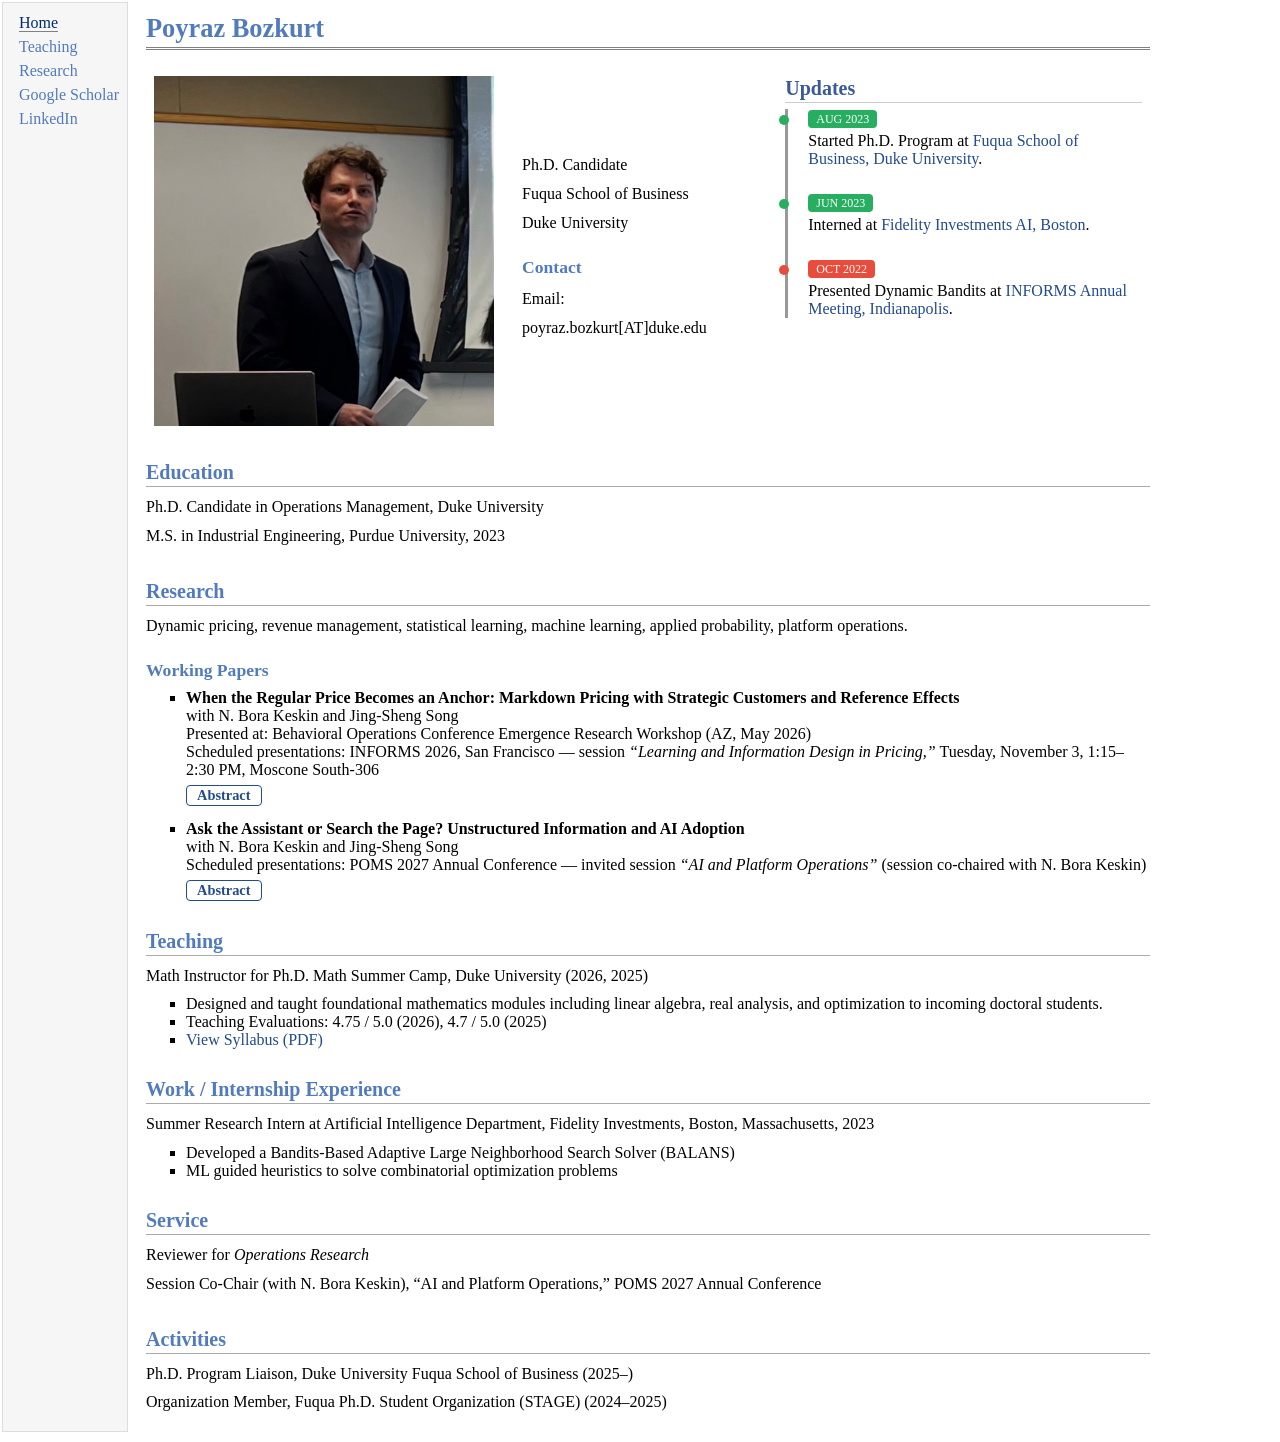
==== index.html @ b3be5461 "Replace headshot with new presentation photo Co-Authored-By: Claude Fable 5.1 <noreply@anthropic.com" ====
<!DOCTYPE html PUBLIC "-//W3C//DTD XHTML 1.1//EN"
"http://www.w3.org/TR/xhtml11/DTD/xhtml11.dtd">
<html xmlns="http://www.w3.org/1999/xhtml" xml:lang="en">
<head>
<meta name="generator" content="jemdoc, see http://jemdoc.jaboc.net/" />
<meta http-equiv="Content-Type" content="text/html;charset=utf-8" />
<link rel="stylesheet" href="jemdoc.css" type="text/css" />
<style>
    p.big {
        line-height: 1.8;
    }
</style>
<title>Poyraz in HTML Format</title>
</head>
<body>
<table summary="Table for page layout." id="tlayout">
<tr valign="top">
<td id="layout-menu">
<div class="menu-item"><a href="index.html" class="current">Home</a></div>
<div class="menu-item"><a href="bootcamp.html" target="_blank">Teaching</a></div>
<div class="menu-item"><a href="index.html#research">Research</a></div>
<div class="menu-item"><a href="https://scholar.google.com/citations?user=--ZhnkAAAAAJ&hl=en">Google Scholar</a></div>
<div class="menu-item"><a href="https://www.linkedin.com/in/poyrazbozkurt/">LinkedIn</a></div>

</td>
<td id="layout-content">
<div id="toptitle">
<h1>Poyraz Bozkurt</h1>
</div>
<table class="imgtable">
  <tr>
    <!-- Profile Image -->
    <td>
      <img src="poyraz.jpg" alt="Poyraz Bozkurt" height="350" width="340" />
    </td>

    <!-- Bio and Contact -->
    <td align="left" style="padding-left: 20px;">
      <p class="big">
        Ph.D. Candidate <br />
        Fuqua School of Business<br />
        Duke University<br />
      </p>
      <h3>Contact</h3>
      <p class="big">
        Email: poyraz.bozkurt[AT]duke.edu<br />
      </p>
    </td>

<td style="padding-left: 40px; vertical-align: top;">
  <h2 style="border-bottom: 1px solid #ccc; color: #3b5998;">Updates</h2>
  <div style="border-left: 3px solid #999; padding-left: 20px;">

    <div style="margin-bottom: 25px; position: relative;">
      <span style="position: absolute; left: -29px; top: 6px; width: 10px; height: 10px; background-color: #27ae60; border-radius: 50%; display: inline-block;"></span>
      <span style="background-color: #27ae60; color: white; padding: 2px 8px; border-radius: 4px; font-size: 12px;">AUG 2023</span>
      <div style="margin-top: 5px;">Started Ph.D. Program at <a href="https://www.fuqua.duke.edu/" target="_blank">Fuqua School of Business, Duke University</a>.</div>
    </div>

    <div style="margin-bottom: 25px; position: relative;">
      <span style="position: absolute; left: -29px; top: 6px; width: 10px; height: 10px; background-color: #27ae60; border-radius: 50%; display: inline-block;"></span>
      <span style="background-color: #27ae60; color: white; padding: 2px 8px; border-radius: 4px; font-size: 12px;">JUN 2023</span>
      <div style="margin-top: 5px;">Interned at <a href="https://www.fidelity.com/" target="_blank">Fidelity Investments AI, Boston</a>.</div>
    </div>

    <div style="margin-bottom: 25px; position: relative;">
      <span style="position: absolute; left: -29px; top: 6px; width: 10px; height: 10px; background-color: #e74c3c; border-radius: 50%; display: inline-block;"></span>
      <span style="background-color: #e74c3c; color: white; padding: 2px 8px; border-radius: 4px; font-size: 12px;">OCT 2022</span>
      <div style="margin-top: 5px;">Presented Dynamic Bandits at <a href="https://www.informs.org/" target="_blank">INFORMS Annual Meeting, Indianapolis</a>.</div>
    </div>

  </div>
</td>
  </tr>
</table>

<h2>Education</h2>
<p class="big" align="justify">
Ph.D. Candidate in Operations Management, Duke University <br/>
M.S. in Industrial Engineering, Purdue University, 2023 <br/>
</p>

<a name="research"></a>
<h2>Research</h2>

<p class="big" align="justify">
  Dynamic pricing, revenue management, statistical learning, machine learning, applied probability, platform operations. <br>
</p>

<h3>Working Papers</h3>
<ul>
  <li>
    <b>When the Regular Price Becomes an Anchor: Markdown Pricing with Strategic Customers and Reference Effects</b><br>
    with N. Bora Keskin and Jing-Sheng Song<br>
    Presented at: Behavioral Operations Conference Emergence Research Workshop (AZ, May 2026)<br>
    Scheduled presentations: INFORMS 2026, San Francisco &mdash; session <i>&ldquo;Learning and Information Design in Pricing,&rdquo;</i> Tuesday, November 3, 1:15&ndash;2:30 PM, Moscone South-306
    <details style="margin-top: 6px;">
      <summary style="cursor: pointer; color: #224b8d; font-weight: bold; display: inline-block; border: 1px solid #224b8d; border-radius: 4px; padding: 1px 10px; font-size: 90%;">Abstract</summary>
      <p style="margin: 6px 0 0 0; padding: 8px 12px; background-color: #f6f6f6; border-left: 3px solid #224b8d; text-align: justify;">
        We study two-period markdown pricing when one customer segment strategically times purchases and another evaluates the markdown relative to the first-period price. That price serves three functions: it extracts revenue from early buyers, it sets the high&ndash;low benchmark that makes tomorrow&rsquo;s markdown attractive, and, at the extreme, it defers the entire strategic segment to the sale. These functions conflict: a higher first-period price encourages strategic customers to wait but makes the later sale more attractive to reference customers. We characterize the no-commitment equilibrium and identify two regimes. In population pooling, the first-period price is mainly a transaction price: both segments buy before the markdown. In strategic deferral, all strategic customers wait, yet the seller still posts a first-period price that reference customers pay, because that price sets the benchmark for the markdown. A larger strategic fraction delays the transition to deferral, and stronger reference effects deepen the markdown. Calibrated configurations for video games, consumer electronics, and grocery retail fall in both regimes, and counterfactuals quantify the stakes under deferral: treating every customer as strategic costs up to 36% of optimal revenue, treating every customer as reference-dependent below 0.4%, and ignoring reference effects up to 5%. With the strategic fraction unknown, a robust rule prices against the highest plausible fraction, unconditionally under deferral and under a curvature condition under pooling. The anchoring mechanism survives a four-segment population that adds strategic-reference and myopic customers, and exponential smoothing of the reference price.
      </p>
    </details>
  </li>

  <li style="margin-top: 14px;">
    <b>Ask the Assistant or Search the Page? Unstructured Information and AI Adoption</b><br>
    with N. Bora Keskin and Jing-Sheng Song<br>
    Scheduled presentations: POMS 2027 Annual Conference &mdash; invited session <i>&ldquo;AI and Platform Operations&rdquo;</i> (session co-chaired with N. Bora Keskin)
    <details style="margin-top: 6px;">
      <summary style="cursor: pointer; color: #224b8d; font-weight: bold; display: inline-block; border: 1px solid #224b8d; border-radius: 4px; padding: 1px 10px; font-size: 90%;">Abstract</summary>
      <p style="margin: 6px 0 0 0; padding: 8px 12px; background-color: #f6f6f6; border-left: 3px solid #224b8d; text-align: justify;">
        Online travel platforms now offer an AI assistant next to their manual search page. The page applies a traveler&rsquo;s structured requirements at a search cost and cannot read her unstructured preferences; the AI assistant reads both, free, but can drop either input. We model it as a recommendation channel with a random failure rate for each input. Two hotels sit at the ends of a Hotelling line, a traveler&rsquo;s location is linear in her two attributes, and she books only if a hotel fits her estimated location within a radius set by the rate and the outside option. Under symmetric demand the AI assistant changes revenue only through market coverage: its value is the commission on the change in bookings among the travelers diverted from the page plus the bookings of those who would not have searched manually, capped by capacity. Whether it pays turns on the fit radius. When the radius is small, the uncovered travelers sit around the middle and accuracy brings them in. When it is large, they sit in the tails and accuracy reveals poor fits: unless the page loses enough travelers, the AI assistants that pay are inaccurate enough to leave the tails unrevealed but still worth using. Once the page loses travelers, an AI assistant that duplicates the page has positive value: it is a free page. Capacity caps a gain, shields the platform from a loss, and makes accuracy irrelevant once the AI assistant fills the hotels.
      </p>
    </details>
  </li>

  <!--
  <li>
    <b>Gender Differences in Healthcare Frontline Operations</b><br>
    with Susan Feng Lu and Lauren Lu<br>
    <a href="https://duke.box.com/s/de52sdcrgasd9fo9il5s09rd4nkp6lyp" target="_blank" rel="noopener">
      Extended abstract (PDF)
    </a>
  </li>
  -->
</ul>


<a name="teaching"></a>
<h2>Teaching</h2>
<p class="big" align="justify">
Math Instructor for Ph.D. Math Summer Camp, Duke University (2026, 2025)<br/>
<ul>
  <li>Designed and taught foundational mathematics modules including linear algebra, real analysis, and optimization to incoming doctoral students.</li>
  <li>Teaching Evaluations: 4.75 / 5.0 (2026), 4.7 / 5.0 (2025)</li>
  <li><a href="https://duke.box.com/s/6kyuxu7mbvy70ee79f9zfacovuarvw0c" target="_blank">View Syllabus (PDF)</a></li>
</ul>
</p>

<a name="work"></a>
<h2>Work / Internship Experience</h2>
<p class="big" align="justify">
Summer Research Intern at Artificial Intelligence Department, Fidelity Investments, Boston, Massachusetts, 2023 <br/>
<ul>
  <li>Developed a Bandits-Based Adaptive Large Neighborhood Search Solver (BALANS)</li>
  <li>ML guided heuristics to solve combinatorial optimization problems</li>
</ul>
</p>


  <a name="service"></a>
<h2>Service</h2>
<p class="big" align="justify">
Reviewer for <i>Operations Research</i><br/>
Session Co-Chair (with N. Bora Keskin), &ldquo;AI and Platform Operations,&rdquo; POMS 2027 Annual Conference
</p>

  <a name="activities"></a>
<h2>Activities</h2>
<p class="big" align="justify">
Ph.D. Program Liaison, Duke University Fuqua School of Business (2025–)<br/>
Organization Member, Fuqua Ph.D. Student Organization (STAGE) (2024–2025)
</p>

<!-- This script will be injected in the pages of the site to collect visiting info for Google analytics. -->
<script async src="https://www.googletagmanager.com/gtag/js?id=MY_ID"></script>
<script>
  window.dataLayer = window.dataLayer || [];
  function gtag(){dataLayer.push(arguments);}
  gtag('js', new Date());
  gtag('config', 'MY_ID');
</script>
</body>
</html>
---- jemdoc.css ----
/* Default css file for jemdoc. */

table#tlayout {
    border: none;
    border-collapse: separate;
    background: white;
}

body {
	background: white;
	font-family: Georgia, serif;
	padding-bottom: 8px;
	margin: 0;
}

#layout-menu {
	background: #f6f6f6;
	border: 1px solid #dddddd;
	padding-top: 0.5em;
	padding-left: 8px;
	padding-right: 8px;
	font-size: 1.0em;
	width: auto;
	white-space: nowrap;
    text-align: left;
    vertical-align: top;
}

#layout-menu td {
	background: #f4f4f4;
    vertical-align: top;
}

#layout-content {
	padding-top: 0.0em;
	padding-left: 1.0em;
	padding-right: 8.0em;
    border: none;
    background: white;
    text-align: left;
    vertical-align: top;
}

#layout-menu a {
	line-height: 1.5em;
	margin-left: 0.5em;
}

tt {
    background: #ffffdd;
}

pre, tt {
	font-size: 90%;
	font-family: monaco, monospace;
}

a, a > tt {
	color: #224b8d;
	text-decoration: none;
}

a:hover {
	border-bottom: 1px gray dotted;
}

#layout-menu a.current:link, #layout-menu a.current:visited {
	color: #022b6d;
	border-bottom: 1px gray solid;
}
#layout-menu a:link, #layout-menu a:visited, #layout-menu a:hover {
	color: #527bbd;
	text-decoration: none;
}
#layout-menu a:hover {
	text-decoration: none;
}

div.menu-category {
	border-bottom: 1px solid gray;
	margin-top: 0.8em;
	padding-top: 0.2em;
	padding-bottom: 0.1em;
	font-weight: bold;
}

div.menu-item {
	padding-left: 16px;
	text-indent: -16px;
}

div#toptitle {
	padding-bottom: 0.2em;
	margin-bottom: 1.5em;
	border-bottom: 3px double gray;
}

/* Reduce space if we begin the page with a title. */
div#toptitle + h2, div#toptitle + h3 {
	margin-top: -0.7em;
}

div#subtitle {
	margin-top: 0.0em;
	margin-bottom: 0.0em;
	padding-top: 0em;
	padding-bottom: 0.1em;
}

em {
	font-style: italic;
}

strong {
	font-weight: bold;
}


h1, h2, h3 {
	color: #527bbd;
	margin-top: 0.7em;
	margin-bottom: 0.3em;
	padding-bottom: 0.2em;
	line-height: 1.0;
	padding-top: 0.5em;
	border-bottom: 1px solid #aaaaaa;
}

h1 {
	font-size: 165%;
}

h2 {
	padding-top: 0.8em;
	font-size: 125%;
}

h2 + h3 {
    padding-top: 0.2em;
}

h3 {
	font-size: 110%;
	border-bottom: none;
}

p {
	margin-top: 0.0em;
	margin-bottom: 0.8em;
	padding: 0;
	line-height: 1.3;
}

pre {
	padding: 0;
	margin: 0;
}

div#footer {
	font-size: small;
	border-top: 1px solid #c0c0c0;
	padding-top: 0.1em;
	margin-top: 4.0em;
	color: #c0c0c0;
}

div#footer a {
	color: #80a0b0;
}

div#footer-text {
	float: left;
	padding-bottom: 8px;
}

ul, ol, dl {
	margin-top: 0.2em;
	padding-top: 0;
	margin-bottom: 0.8em;
}

dt {
	margin-top: 0.5em;
	margin-bottom: 0;
}

dl {
	margin-left: 20px;
}

dd {
	color: #222222;
}

dd > *:first-child {
	margin-top: 0;
}

ul {
	list-style-position: outside;
	list-style-type: square;
}

p + ul, p + ol {
	margin-top: -0.5em;
}

li ul, li ol {
	margin-top: -0.3em;
}

ol {
	list-style-position: outside;
	list-style-type: decimal;
}

li p, dd p {
	margin-bottom: 0.3em;
}


ol ol {
	list-style-type: lower-alpha;
}

ol ol ol {
	list-style-type: lower-roman;
}

p + div.codeblock {
	margin-top: -0.6em;
}

div.codeblock, div.infoblock {
	margin-right: 0%;
	margin-top: 1.2em;
	margin-bottom: 1.3em;
}

div.blocktitle {
	font-weight: bold;
	color: #cd7b62;
	margin-top: 1.2em;
	margin-bottom: 0.1em;
}

div.blockcontent {
	border: 1px solid silver;
	padding: 0.3em 0.5em;
}

div.infoblock > div.blockcontent {
	background: #ffffee;
}

div.blockcontent p + ul, div.blockcontent p + ol {
	margin-top: 0.4em;
}

div.infoblock p {
	margin-bottom: 0em;
}

div.infoblock li p, div.infoblock dd p {
	margin-bottom: 0.5em;
}

div.infoblock p + p {
	margin-top: 0.8em;
}

div.codeblock > div.blockcontent {
	background: #f6f6f6;
}

span.pycommand {
	color: #000070;
}

span.statement {
	color: #008800;
}
span.builtin {
	color: #000088;
}
span.special {
	color: #990000;
}
span.operator {
	color: #880000;
}
span.error {
	color: #aa0000;
}
span.comment, span.comment > *, span.string, span.string > * {
	color: #606060;
}

@media print {
	#layout-menu { display: none; }
}

#fwtitle {
	margin: 2px;
}

#fwtitle #toptitle {
	padding-left: 0.5em;
	margin-bottom: 0.5em;
}

#layout-content h1:first-child, #layout-content h2:first-child, #layout-content h3:first-child {
	margin-top: -0.7em;
}

div#toptitle h1, #layout-content div#toptitle h1 {
	margin-bottom: 0.0em;
	padding-bottom: 0.1em;
	padding-top: 0;
	margin-top: 0.5em;
	border-bottom: none;
}

img.eq {
	padding: 0;
	padding-left: 0.1em;
	padding-right: 0.1em;
	margin: 0;
}

img.eqwl {
	padding-left: 2em;
	padding-top: 0.6em;
	padding-bottom: 0.2em;
	margin: 0;
}

table {
    border: 2px solid black;
    border-collapse: collapse;
}

td {
    padding: 2px;
    padding-left: 0.5em;
    padding-right: 0.5em;
    text-align: center;
    border: 1px solid gray;
}

table + table {
    margin-top: 1em;
}

tr.heading {
    font-weight: bold;
    border-bottom: 2px solid black;
}

img {
    border: none;
}

table.imgtable, table.imgtable td {
    border: none;
    text-align: left;
}
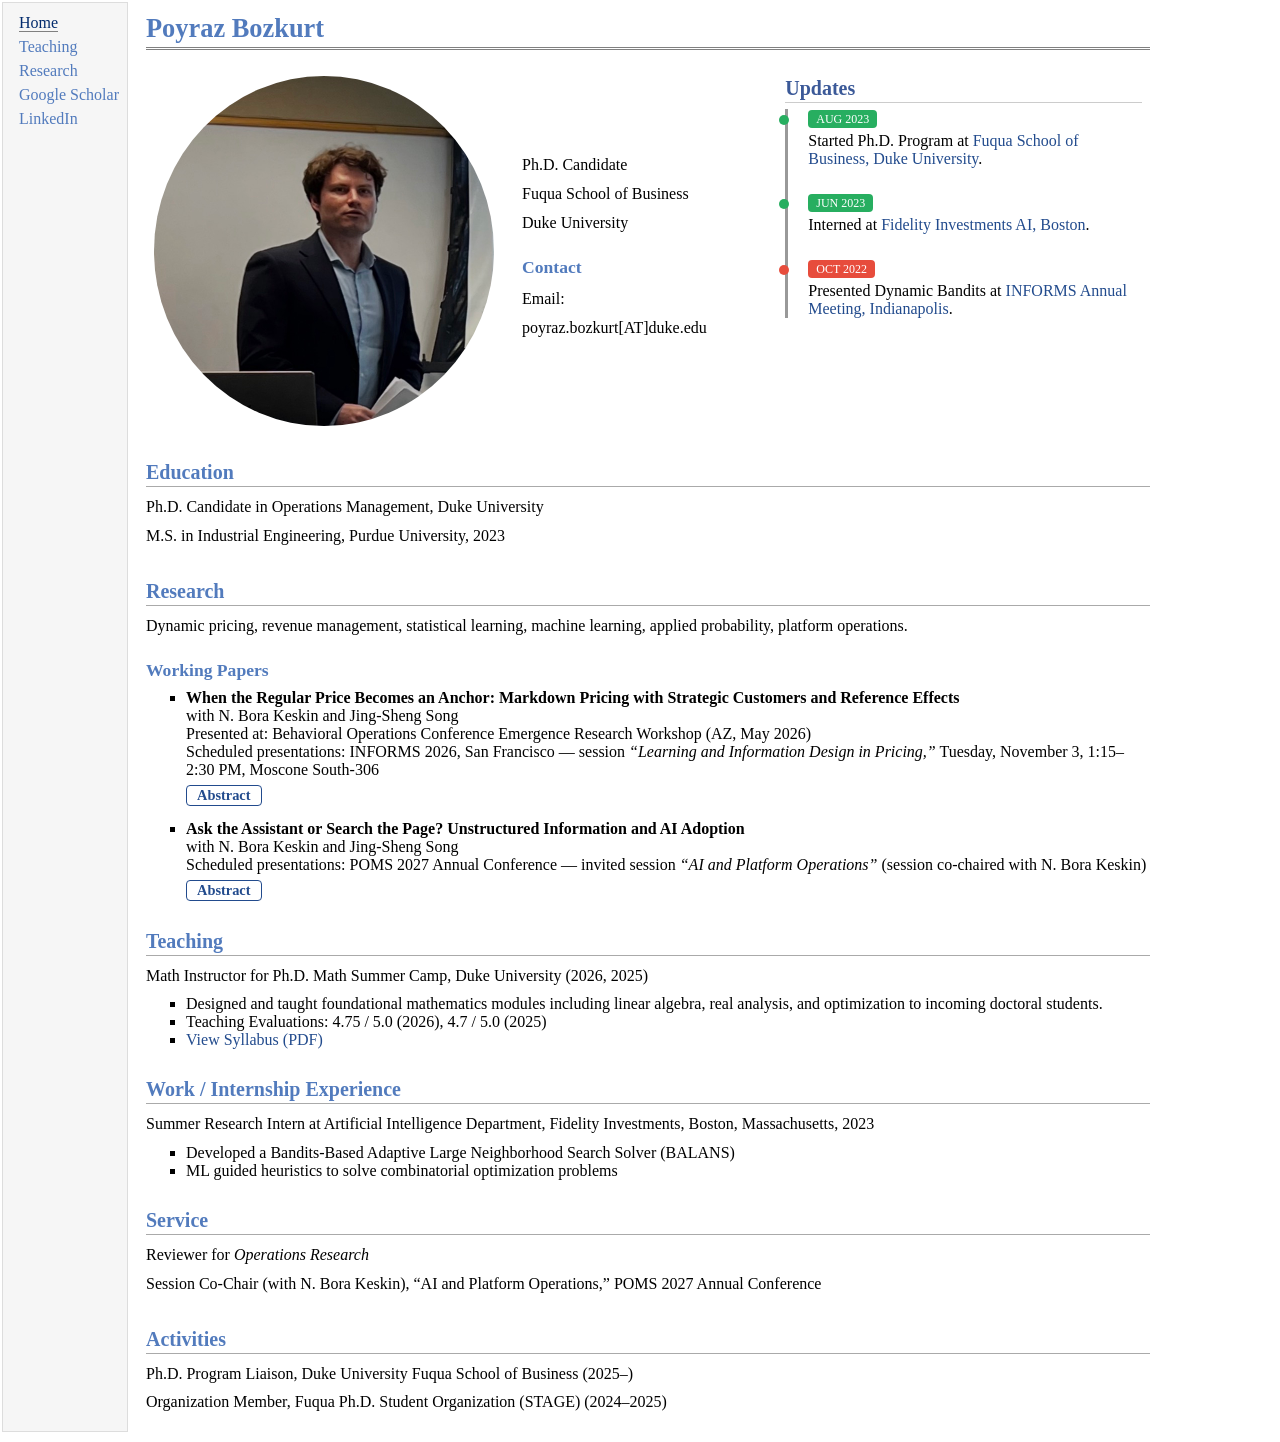
==== commit 0eb38100: "Make headshot elliptical Co-Authored-By: Claude Fable 5.1 <noreply@anthropic.com>" ====
--- a/index.html
+++ b/index.html
@@ -31,7 +31,7 @@
   <tr>
     <!-- Profile Image -->
     <td>
-      <img src="poyraz.jpg" alt="Poyraz Bozkurt" height="350" width="340" />
+      <img src="poyraz.jpg" alt="Poyraz Bozkurt" height="350" width="340" style="border-radius: 50%; object-fit: cover;" />
     </td>
 
     <!-- Bio and Contact -->
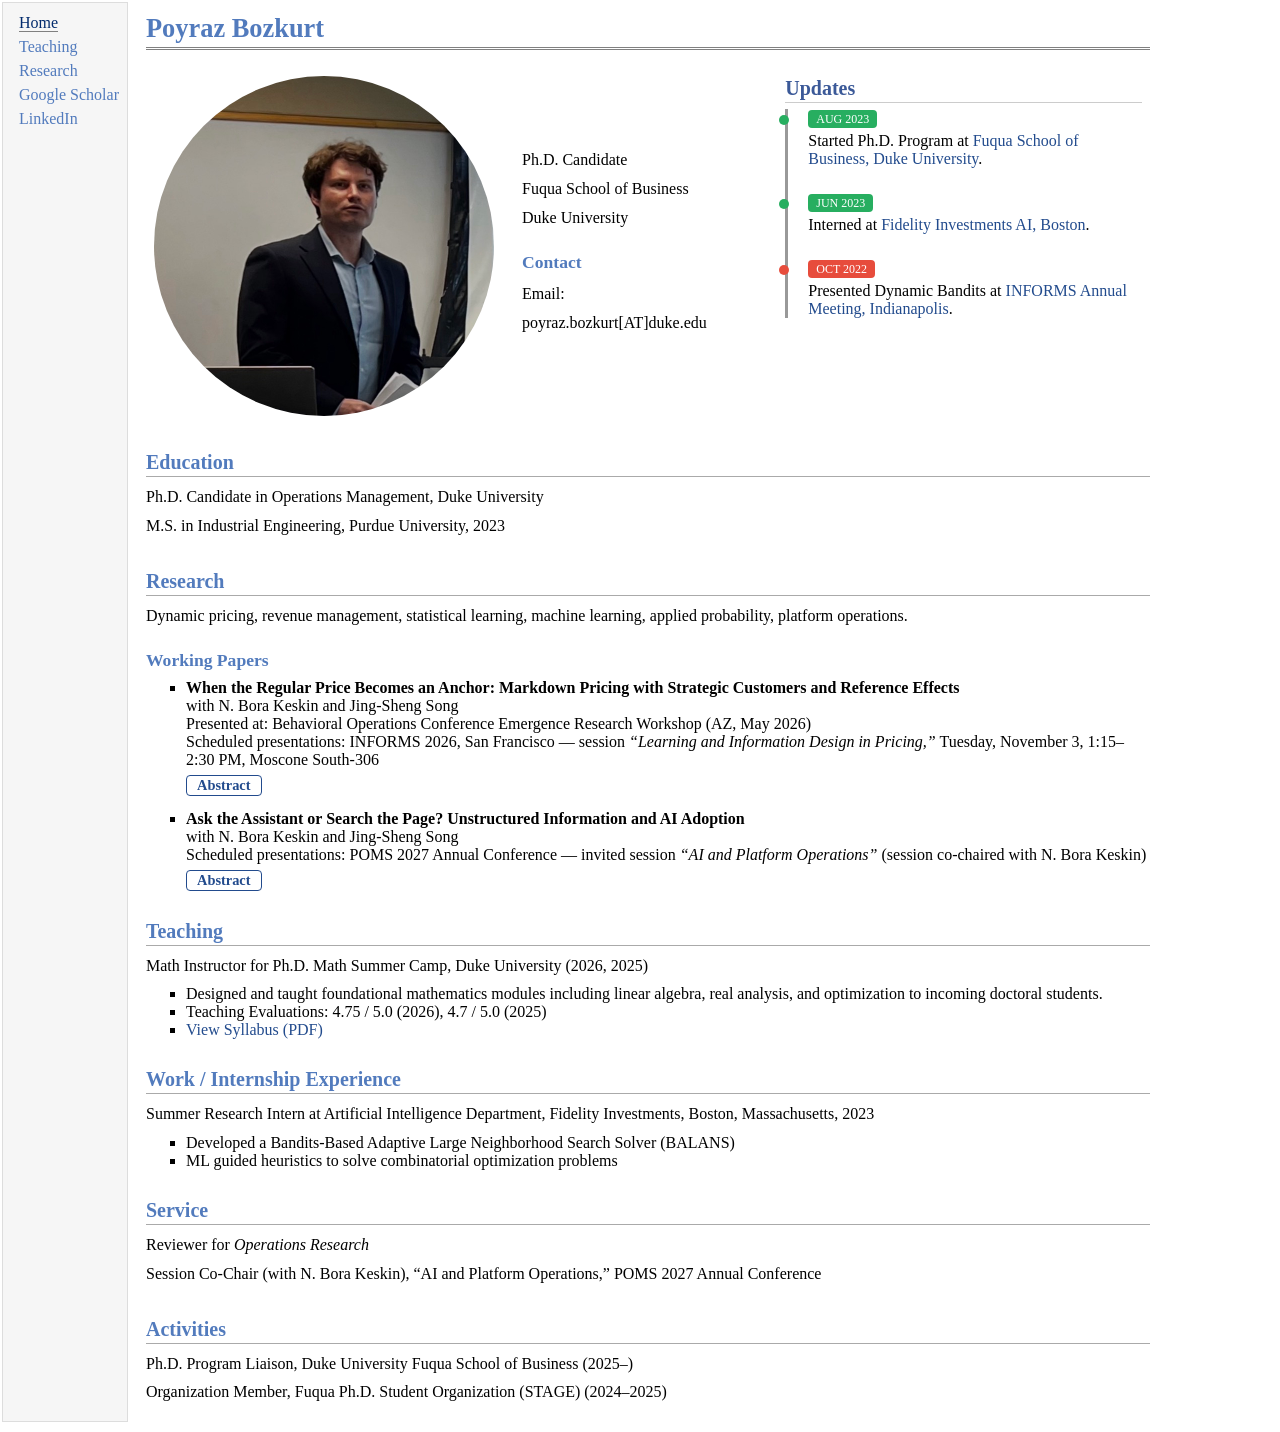
==== commit 46edbf5b: "Make headshot a perfect circle Co-Authored-By: Claude Fable 5.1 <noreply@anthropic.com>" ====
--- a/index.html
+++ b/index.html
@@ -31,7 +31,7 @@
   <tr>
     <!-- Profile Image -->
     <td>
-      <img src="poyraz.jpg" alt="Poyraz Bozkurt" height="350" width="340" style="border-radius: 50%; object-fit: cover;" />
+      <img src="poyraz.jpg" alt="Poyraz Bozkurt" height="340" width="340" style="border-radius: 50%; object-fit: cover;" />
     </td>
 
     <!-- Bio and Contact -->
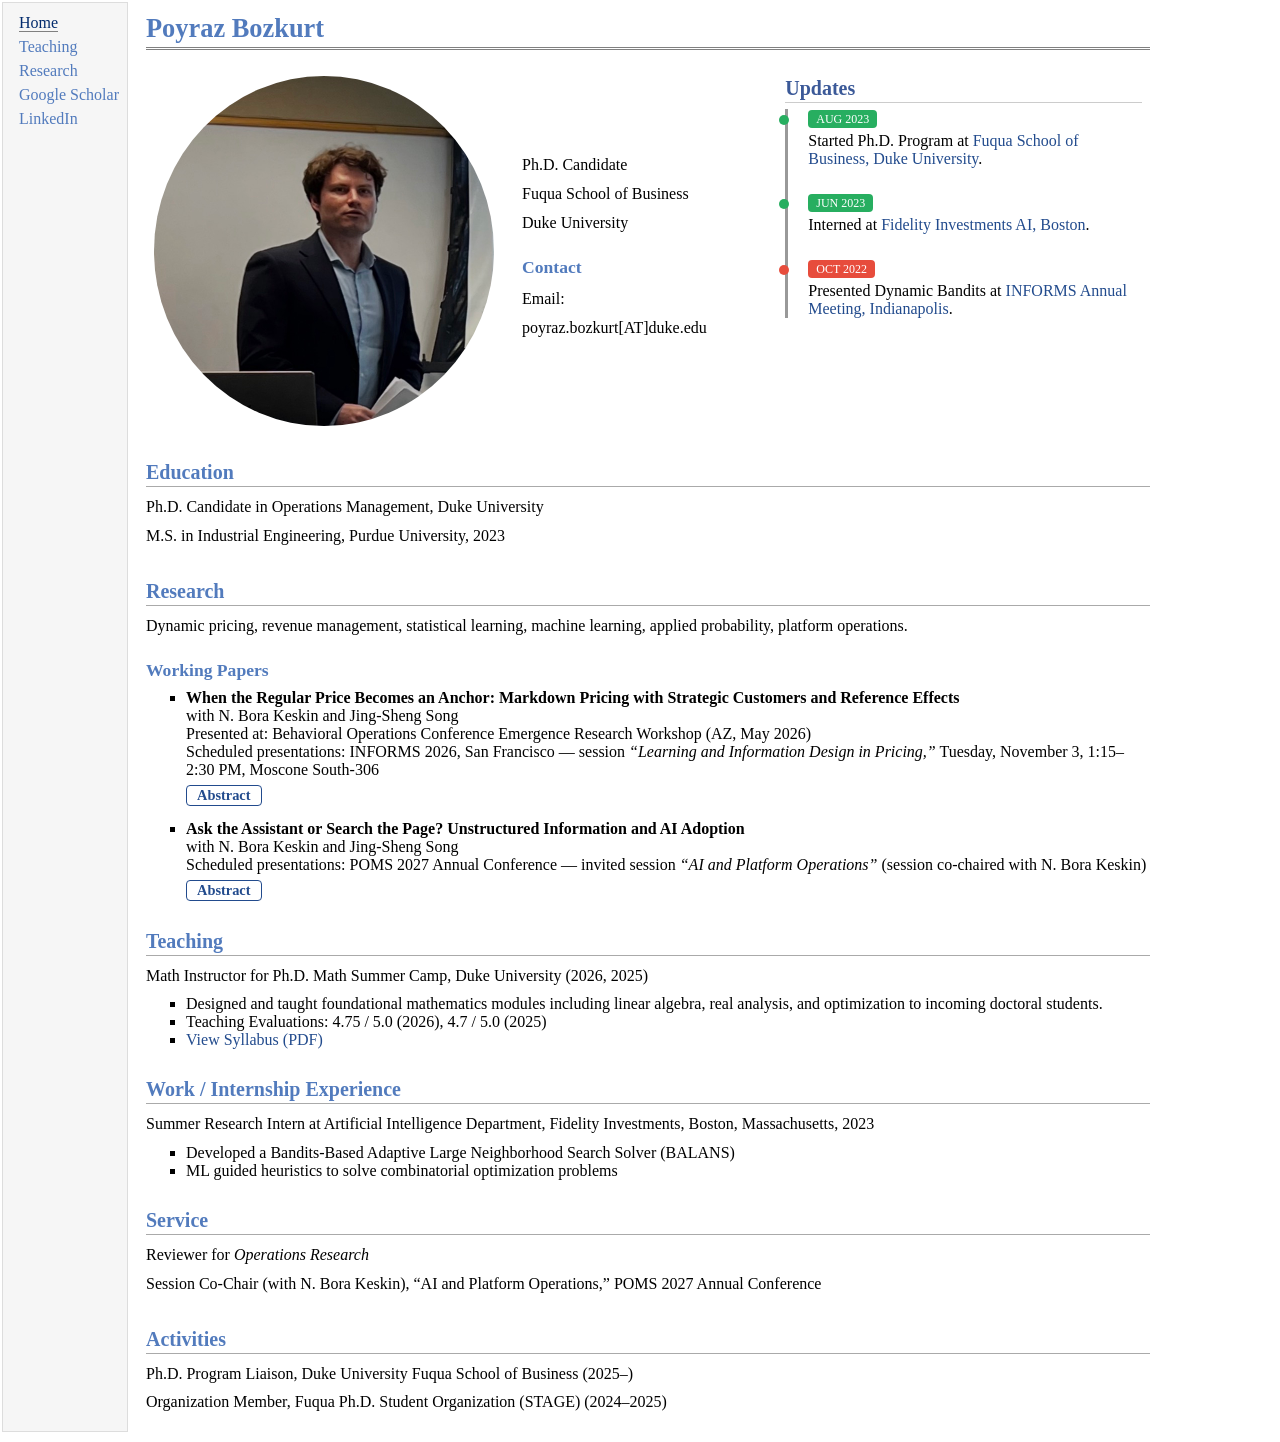
==== commit 546ece0b: "Restore elliptical headshot Co-Authored-By: Claude Fable 5.1 <noreply@anthropic.com>" ====
--- a/index.html
+++ b/index.html
@@ -31,7 +31,7 @@
   <tr>
     <!-- Profile Image -->
     <td>
-      <img src="poyraz.jpg" alt="Poyraz Bozkurt" height="340" width="340" style="border-radius: 50%; object-fit: cover;" />
+      <img src="poyraz.jpg" alt="Poyraz Bozkurt" height="350" width="340" style="border-radius: 50%; object-fit: cover;" />
     </td>
 
     <!-- Bio and Contact -->
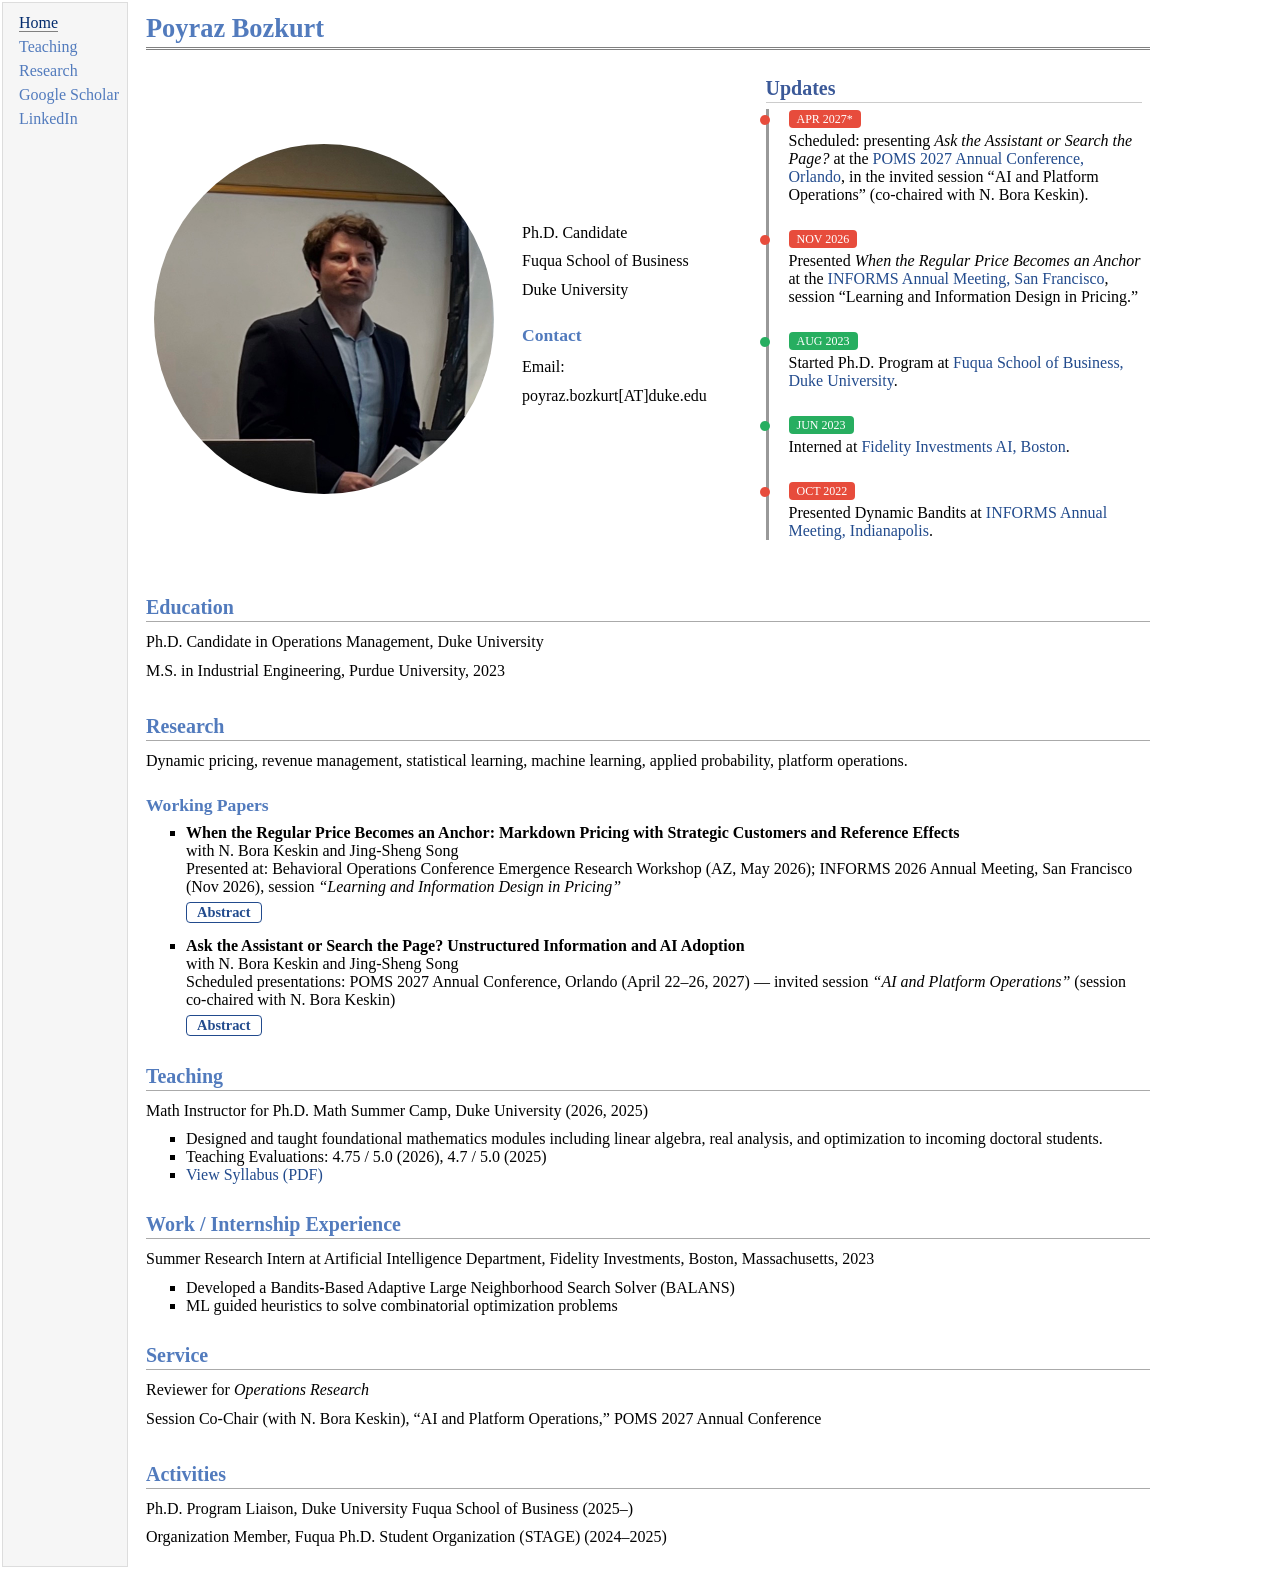
==== commit e297ea88: "Add INFORMS 2026 and POMS 2027 entries to Updates timeline Also records the INFORMS 2026 talk as pre" ====
--- a/index.html
+++ b/index.html
@@ -52,6 +52,18 @@
   <div style="border-left: 3px solid #999; padding-left: 20px;">
 
     <div style="margin-bottom: 25px; position: relative;">
+      <span style="position: absolute; left: -29px; top: 6px; width: 10px; height: 10px; background-color: #e74c3c; border-radius: 50%; display: inline-block;"></span>
+      <span style="background-color: #e74c3c; color: white; padding: 2px 8px; border-radius: 4px; font-size: 12px;">APR 2027*</span>
+      <div style="margin-top: 5px;">Scheduled: presenting <i>Ask the Assistant or Search the Page?</i> at the <a href="https://pomsmeetings.org/conf-2027/" target="_blank">POMS 2027 Annual Conference, Orlando</a>, in the invited session &ldquo;AI and Platform Operations&rdquo; (co-chaired with N. Bora Keskin).</div>
+    </div>
+
+    <div style="margin-bottom: 25px; position: relative;">
+      <span style="position: absolute; left: -29px; top: 6px; width: 10px; height: 10px; background-color: #e74c3c; border-radius: 50%; display: inline-block;"></span>
+      <span style="background-color: #e74c3c; color: white; padding: 2px 8px; border-radius: 4px; font-size: 12px;">NOV 2026</span>
+      <div style="margin-top: 5px;">Presented <i>When the Regular Price Becomes an Anchor</i> at the <a href="https://www.informs.org/" target="_blank">INFORMS Annual Meeting, San Francisco</a>, session &ldquo;Learning and Information Design in Pricing.&rdquo;</div>
+    </div>
+
+    <div style="margin-bottom: 25px; position: relative;">
       <span style="position: absolute; left: -29px; top: 6px; width: 10px; height: 10px; background-color: #27ae60; border-radius: 50%; display: inline-block;"></span>
       <span style="background-color: #27ae60; color: white; padding: 2px 8px; border-radius: 4px; font-size: 12px;">AUG 2023</span>
       <div style="margin-top: 5px;">Started Ph.D. Program at <a href="https://www.fuqua.duke.edu/" target="_blank">Fuqua School of Business, Duke University</a>.</div>
@@ -92,8 +104,7 @@
   <li>
     <b>When the Regular Price Becomes an Anchor: Markdown Pricing with Strategic Customers and Reference Effects</b><br>
     with N. Bora Keskin and Jing-Sheng Song<br>
-    Presented at: Behavioral Operations Conference Emergence Research Workshop (AZ, May 2026)<br>
-    Scheduled presentations: INFORMS 2026, San Francisco &mdash; session <i>&ldquo;Learning and Information Design in Pricing,&rdquo;</i> Tuesday, November 3, 1:15&ndash;2:30 PM, Moscone South-306
+    Presented at: Behavioral Operations Conference Emergence Research Workshop (AZ, May 2026); INFORMS 2026 Annual Meeting, San Francisco (Nov 2026), session <i>&ldquo;Learning and Information Design in Pricing&rdquo;</i>
     <details style="margin-top: 6px;">
       <summary style="cursor: pointer; color: #224b8d; font-weight: bold; display: inline-block; border: 1px solid #224b8d; border-radius: 4px; padding: 1px 10px; font-size: 90%;">Abstract</summary>
       <p style="margin: 6px 0 0 0; padding: 8px 12px; background-color: #f6f6f6; border-left: 3px solid #224b8d; text-align: justify;">
@@ -105,7 +116,7 @@
   <li style="margin-top: 14px;">
     <b>Ask the Assistant or Search the Page? Unstructured Information and AI Adoption</b><br>
     with N. Bora Keskin and Jing-Sheng Song<br>
-    Scheduled presentations: POMS 2027 Annual Conference &mdash; invited session <i>&ldquo;AI and Platform Operations&rdquo;</i> (session co-chaired with N. Bora Keskin)
+    Scheduled presentations: POMS 2027 Annual Conference, Orlando (April 22&ndash;26, 2027) &mdash; invited session <i>&ldquo;AI and Platform Operations&rdquo;</i> (session co-chaired with N. Bora Keskin)
     <details style="margin-top: 6px;">
       <summary style="cursor: pointer; color: #224b8d; font-weight: bold; display: inline-block; border: 1px solid #224b8d; border-radius: 4px; padding: 1px 10px; font-size: 90%;">Abstract</summary>
       <p style="margin: 6px 0 0 0; padding: 8px 12px; background-color: #f6f6f6; border-left: 3px solid #224b8d; text-align: justify;">
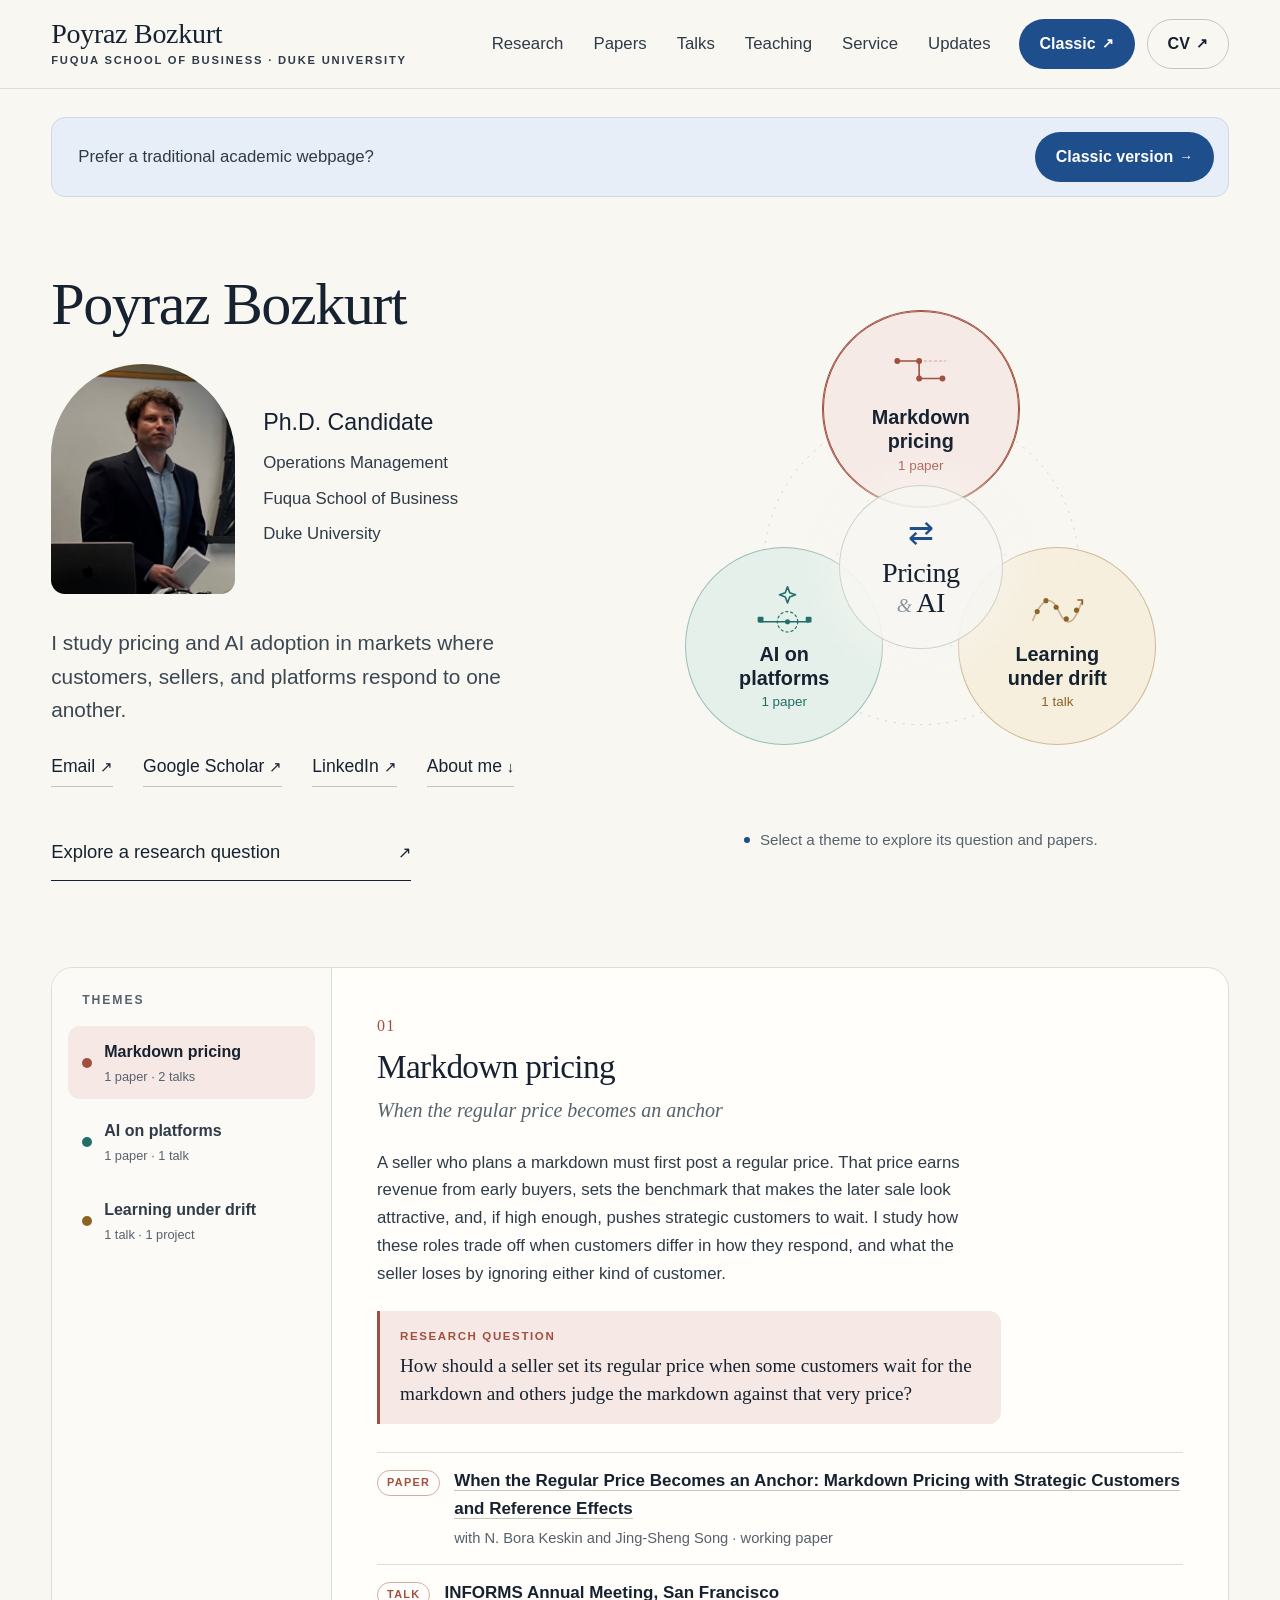
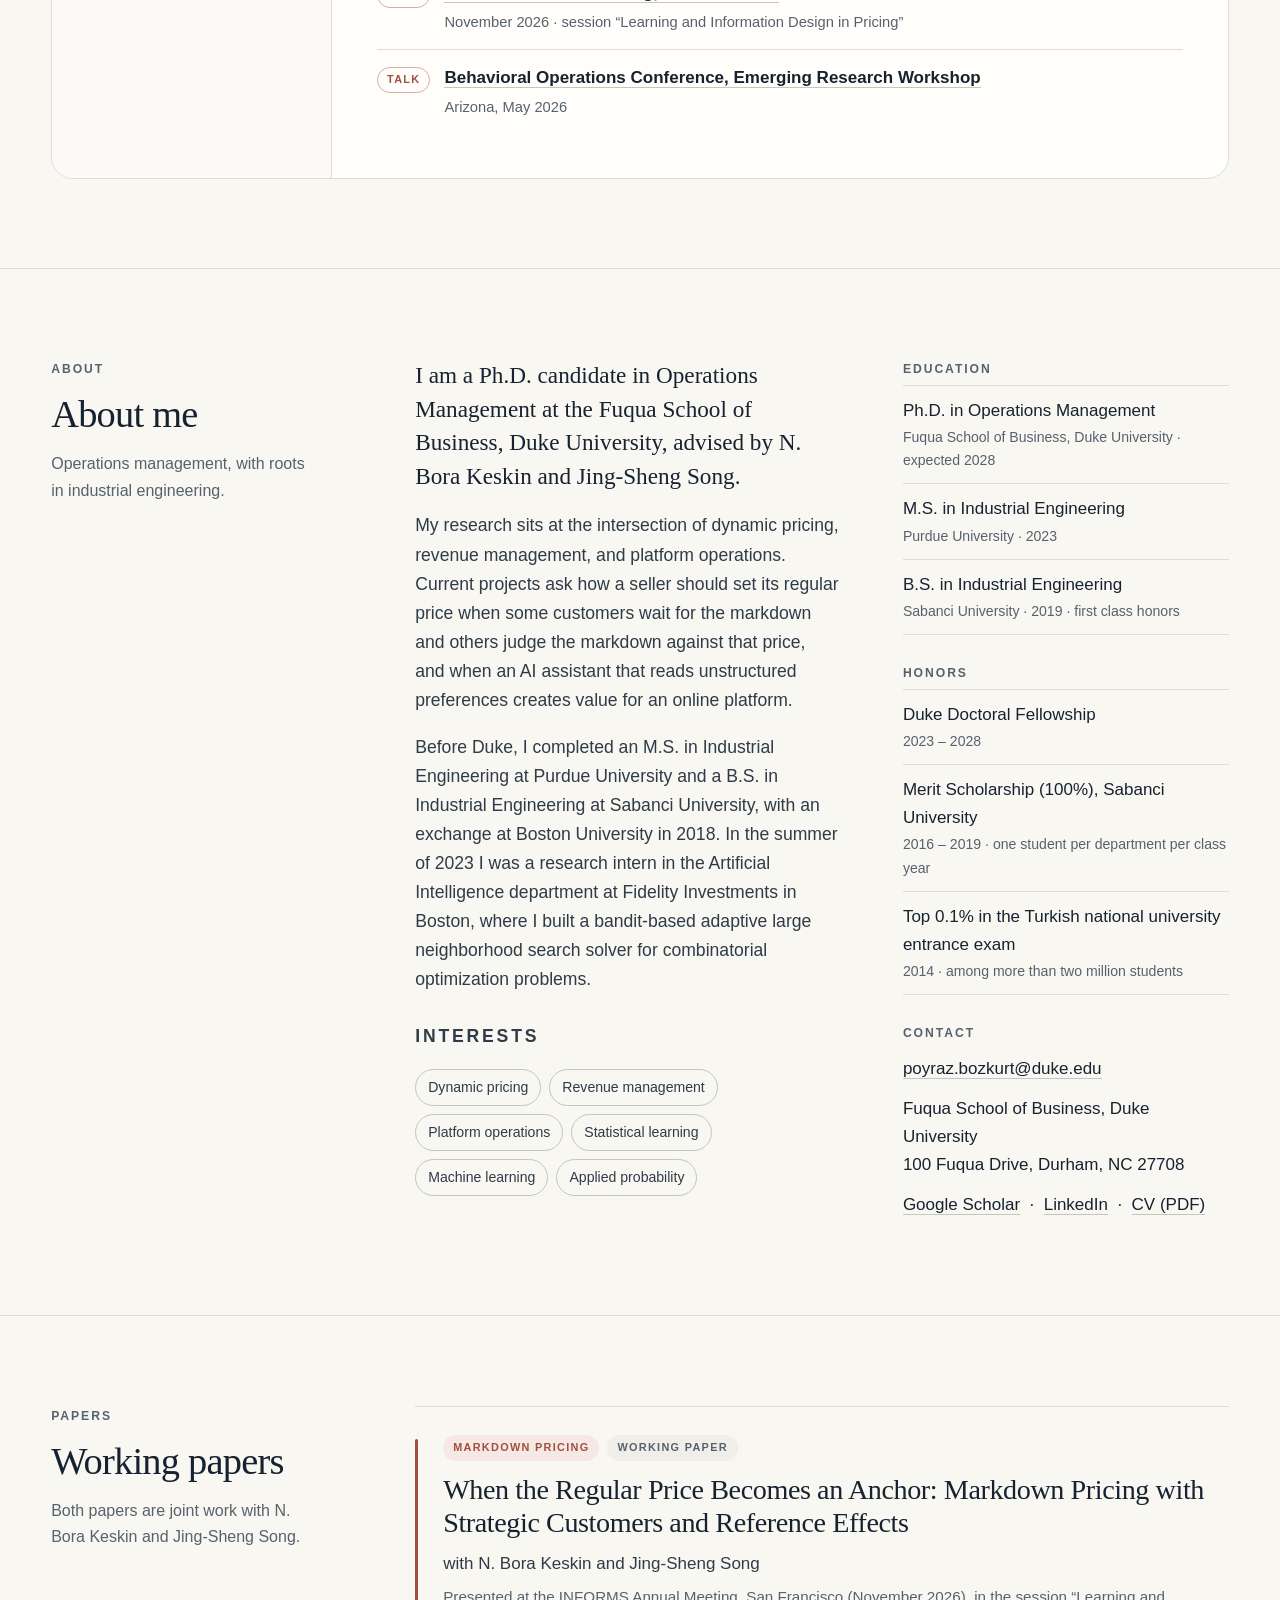
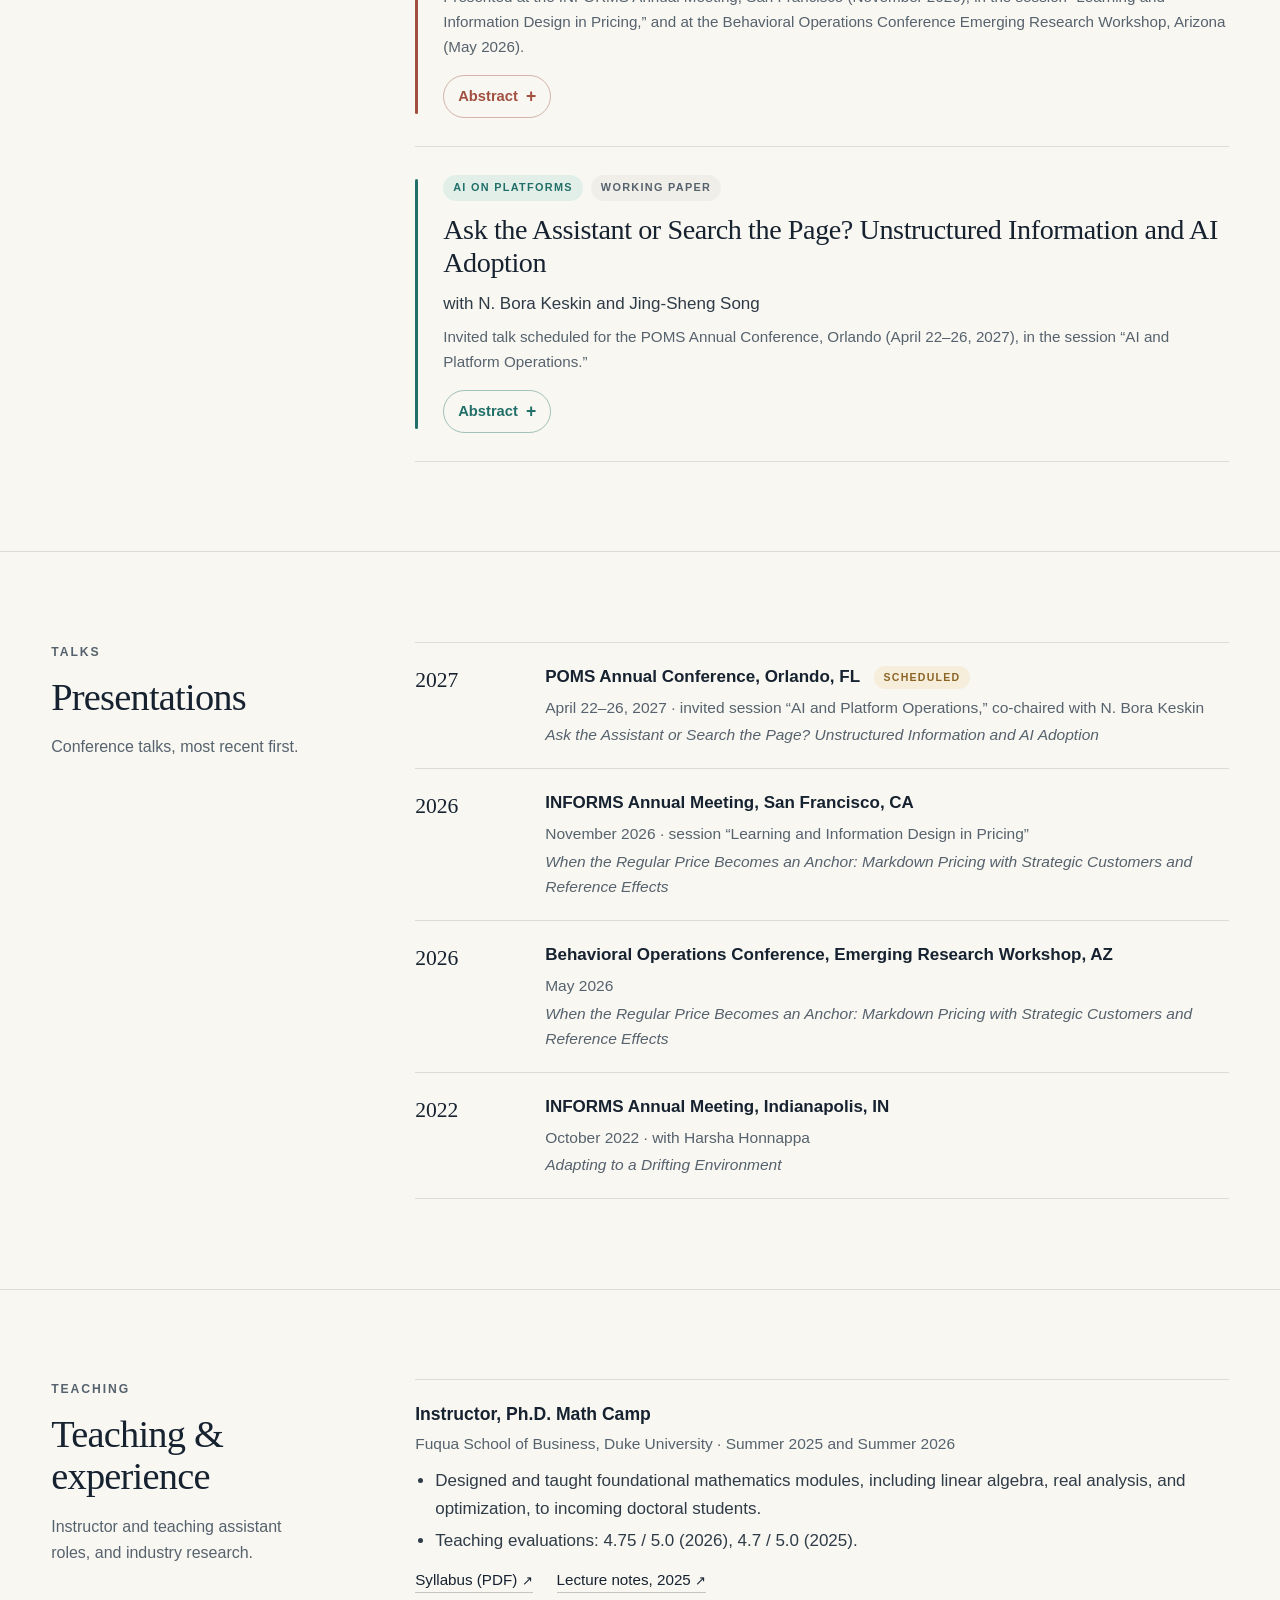
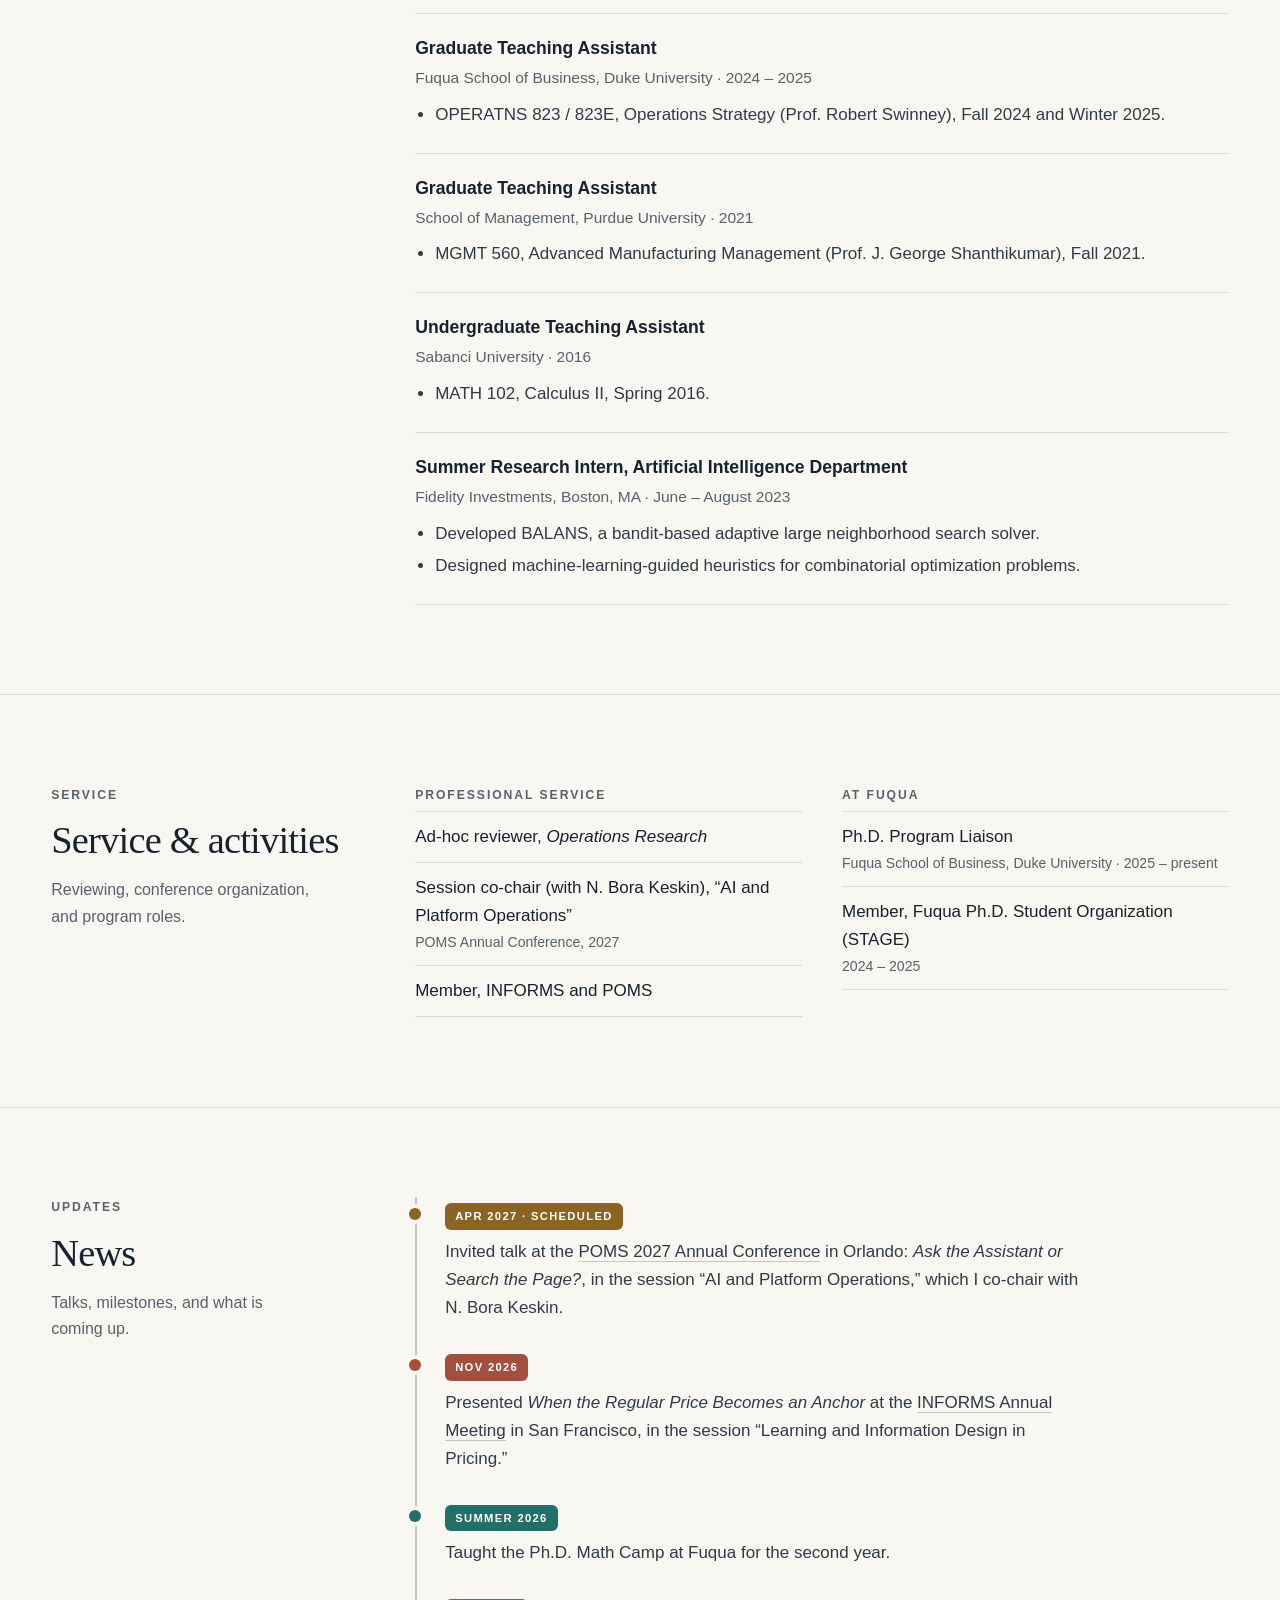
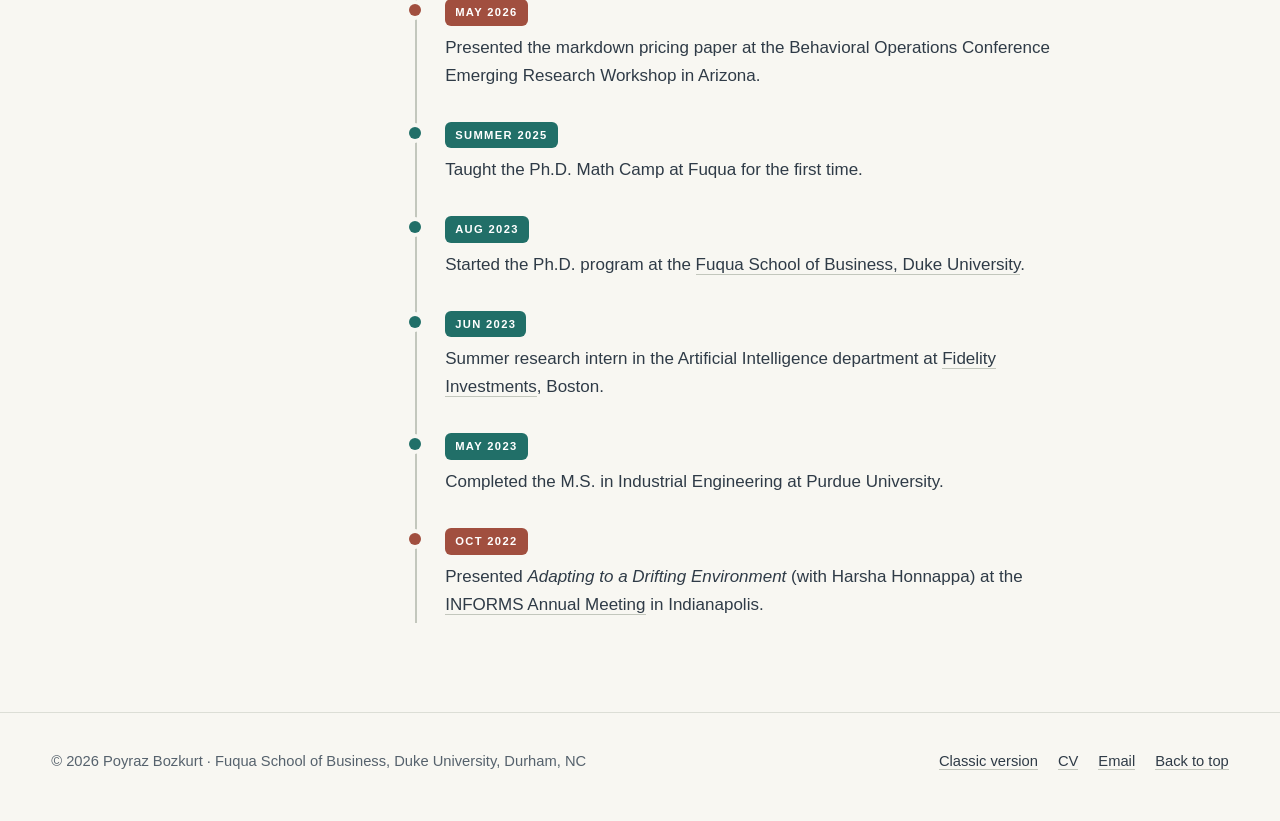
==== commit 7d0d6024: "Redesign homepage with research-theme explorer; keep old page as classic.html New index.html with a " ====
--- a/index.html
+++ b/index.html
@@ -1,185 +1,504 @@
-<!DOCTYPE html PUBLIC "-//W3C//DTD XHTML 1.1//EN"
-"http://www.w3.org/TR/xhtml11/DTD/xhtml11.dtd">
-<html xmlns="http://www.w3.org/1999/xhtml" xml:lang="en">
-<head>
-<meta name="generator" content="jemdoc, see http://jemdoc.jaboc.net/" />
-<meta http-equiv="Content-Type" content="text/html;charset=utf-8" />
-<link rel="stylesheet" href="jemdoc.css" type="text/css" />
-<style>
-    p.big {
-        line-height: 1.8;
-    }
-</style>
-<title>Poyraz in HTML Format</title>
-</head>
-<body>
-<table summary="Table for page layout." id="tlayout">
-<tr valign="top">
-<td id="layout-menu">
-<div class="menu-item"><a href="index.html" class="current">Home</a></div>
-<div class="menu-item"><a href="bootcamp.html" target="_blank">Teaching</a></div>
-<div class="menu-item"><a href="index.html#research">Research</a></div>
-<div class="menu-item"><a href="https://scholar.google.com/citations?user=--ZhnkAAAAAJ&hl=en">Google Scholar</a></div>
-<div class="menu-item"><a href="https://www.linkedin.com/in/poyrazbozkurt/">LinkedIn</a></div>
-
-</td>
-<td id="layout-content">
-<div id="toptitle">
-<h1>Poyraz Bozkurt</h1>
-</div>
-<table class="imgtable">
-  <tr>
-    <!-- Profile Image -->
-    <td>
-      <img src="poyraz.jpg" alt="Poyraz Bozkurt" height="350" width="340" style="border-radius: 50%; object-fit: cover;" />
-    </td>
-
-    <!-- Bio and Contact -->
-    <td align="left" style="padding-left: 20px;">
-      <p class="big">
-        Ph.D. Candidate <br />
-        Fuqua School of Business<br />
-        Duke University<br />
-      </p>
-      <h3>Contact</h3>
-      <p class="big">
-        Email: poyraz.bozkurt[AT]duke.edu<br />
-      </p>
-    </td>
-
-<td style="padding-left: 40px; vertical-align: top;">
-  <h2 style="border-bottom: 1px solid #ccc; color: #3b5998;">Updates</h2>
-  <div style="border-left: 3px solid #999; padding-left: 20px;">
-
-    <div style="margin-bottom: 25px; position: relative;">
-      <span style="position: absolute; left: -29px; top: 6px; width: 10px; height: 10px; background-color: #e74c3c; border-radius: 50%; display: inline-block;"></span>
-      <span style="background-color: #e74c3c; color: white; padding: 2px 8px; border-radius: 4px; font-size: 12px;">APR 2027*</span>
-      <div style="margin-top: 5px;">Scheduled: presenting <i>Ask the Assistant or Search the Page?</i> at the <a href="https://pomsmeetings.org/conf-2027/" target="_blank">POMS 2027 Annual Conference, Orlando</a>, in the invited session &ldquo;AI and Platform Operations&rdquo; (co-chaired with N. Bora Keskin).</div>
-    </div>
-
-    <div style="margin-bottom: 25px; position: relative;">
-      <span style="position: absolute; left: -29px; top: 6px; width: 10px; height: 10px; background-color: #e74c3c; border-radius: 50%; display: inline-block;"></span>
-      <span style="background-color: #e74c3c; color: white; padding: 2px 8px; border-radius: 4px; font-size: 12px;">NOV 2026</span>
-      <div style="margin-top: 5px;">Presented <i>When the Regular Price Becomes an Anchor</i> at the <a href="https://www.informs.org/" target="_blank">INFORMS Annual Meeting, San Francisco</a>, session &ldquo;Learning and Information Design in Pricing.&rdquo;</div>
-    </div>
-
-    <div style="margin-bottom: 25px; position: relative;">
-      <span style="position: absolute; left: -29px; top: 6px; width: 10px; height: 10px; background-color: #27ae60; border-radius: 50%; display: inline-block;"></span>
-      <span style="background-color: #27ae60; color: white; padding: 2px 8px; border-radius: 4px; font-size: 12px;">AUG 2023</span>
-      <div style="margin-top: 5px;">Started Ph.D. Program at <a href="https://www.fuqua.duke.edu/" target="_blank">Fuqua School of Business, Duke University</a>.</div>
-    </div>
-
-    <div style="margin-bottom: 25px; position: relative;">
-      <span style="position: absolute; left: -29px; top: 6px; width: 10px; height: 10px; background-color: #27ae60; border-radius: 50%; display: inline-block;"></span>
-      <span style="background-color: #27ae60; color: white; padding: 2px 8px; border-radius: 4px; font-size: 12px;">JUN 2023</span>
-      <div style="margin-top: 5px;">Interned at <a href="https://www.fidelity.com/" target="_blank">Fidelity Investments AI, Boston</a>.</div>
-    </div>
-
-    <div style="margin-bottom: 25px; position: relative;">
-      <span style="position: absolute; left: -29px; top: 6px; width: 10px; height: 10px; background-color: #e74c3c; border-radius: 50%; display: inline-block;"></span>
-      <span style="background-color: #e74c3c; color: white; padding: 2px 8px; border-radius: 4px; font-size: 12px;">OCT 2022</span>
-      <div style="margin-top: 5px;">Presented Dynamic Bandits at <a href="https://www.informs.org/" target="_blank">INFORMS Annual Meeting, Indianapolis</a>.</div>
-    </div>
-
-  </div>
-</td>
-  </tr>
-</table>
-
-<h2>Education</h2>
-<p class="big" align="justify">
-Ph.D. Candidate in Operations Management, Duke University <br/>
-M.S. in Industrial Engineering, Purdue University, 2023 <br/>
-</p>
-
-<a name="research"></a>
-<h2>Research</h2>
-
-<p class="big" align="justify">
-  Dynamic pricing, revenue management, statistical learning, machine learning, applied probability, platform operations. <br>
-</p>
-
-<h3>Working Papers</h3>
-<ul>
-  <li>
-    <b>When the Regular Price Becomes an Anchor: Markdown Pricing with Strategic Customers and Reference Effects</b><br>
-    with N. Bora Keskin and Jing-Sheng Song<br>
-    Presented at: Behavioral Operations Conference Emergence Research Workshop (AZ, May 2026); INFORMS 2026 Annual Meeting, San Francisco (Nov 2026), session <i>&ldquo;Learning and Information Design in Pricing&rdquo;</i>
-    <details style="margin-top: 6px;">
-      <summary style="cursor: pointer; color: #224b8d; font-weight: bold; display: inline-block; border: 1px solid #224b8d; border-radius: 4px; padding: 1px 10px; font-size: 90%;">Abstract</summary>
-      <p style="margin: 6px 0 0 0; padding: 8px 12px; background-color: #f6f6f6; border-left: 3px solid #224b8d; text-align: justify;">
-        We study two-period markdown pricing when one customer segment strategically times purchases and another evaluates the markdown relative to the first-period price. That price serves three functions: it extracts revenue from early buyers, it sets the high&ndash;low benchmark that makes tomorrow&rsquo;s markdown attractive, and, at the extreme, it defers the entire strategic segment to the sale. These functions conflict: a higher first-period price encourages strategic customers to wait but makes the later sale more attractive to reference customers. We characterize the no-commitment equilibrium and identify two regimes. In population pooling, the first-period price is mainly a transaction price: both segments buy before the markdown. In strategic deferral, all strategic customers wait, yet the seller still posts a first-period price that reference customers pay, because that price sets the benchmark for the markdown. A larger strategic fraction delays the transition to deferral, and stronger reference effects deepen the markdown. Calibrated configurations for video games, consumer electronics, and grocery retail fall in both regimes, and counterfactuals quantify the stakes under deferral: treating every customer as strategic costs up to 36% of optimal revenue, treating every customer as reference-dependent below 0.4%, and ignoring reference effects up to 5%. With the strategic fraction unknown, a robust rule prices against the highest plausible fraction, unconditionally under deferral and under a curvature condition under pooling. The anchoring mechanism survives a four-segment population that adds strategic-reference and myopic customers, and exponential smoothing of the reference price.
-      </p>
-    </details>
-  </li>
-
-  <li style="margin-top: 14px;">
-    <b>Ask the Assistant or Search the Page? Unstructured Information and AI Adoption</b><br>
-    with N. Bora Keskin and Jing-Sheng Song<br>
-    Scheduled presentations: POMS 2027 Annual Conference, Orlando (April 22&ndash;26, 2027) &mdash; invited session <i>&ldquo;AI and Platform Operations&rdquo;</i> (session co-chaired with N. Bora Keskin)
-    <details style="margin-top: 6px;">
-      <summary style="cursor: pointer; color: #224b8d; font-weight: bold; display: inline-block; border: 1px solid #224b8d; border-radius: 4px; padding: 1px 10px; font-size: 90%;">Abstract</summary>
-      <p style="margin: 6px 0 0 0; padding: 8px 12px; background-color: #f6f6f6; border-left: 3px solid #224b8d; text-align: justify;">
-        Online travel platforms now offer an AI assistant next to their manual search page. The page applies a traveler&rsquo;s structured requirements at a search cost and cannot read her unstructured preferences; the AI assistant reads both, free, but can drop either input. We model it as a recommendation channel with a random failure rate for each input. Two hotels sit at the ends of a Hotelling line, a traveler&rsquo;s location is linear in her two attributes, and she books only if a hotel fits her estimated location within a radius set by the rate and the outside option. Under symmetric demand the AI assistant changes revenue only through market coverage: its value is the commission on the change in bookings among the travelers diverted from the page plus the bookings of those who would not have searched manually, capped by capacity. Whether it pays turns on the fit radius. When the radius is small, the uncovered travelers sit around the middle and accuracy brings them in. When it is large, they sit in the tails and accuracy reveals poor fits: unless the page loses enough travelers, the AI assistants that pay are inaccurate enough to leave the tails unrevealed but still worth using. Once the page loses travelers, an AI assistant that duplicates the page has positive value: it is a free page. Capacity caps a gain, shields the platform from a loss, and makes accuracy irrelevant once the AI assistant fills the hotels.
-      </p>
-    </details>
-  </li>
-
-  <!--
-  <li>
-    <b>Gender Differences in Healthcare Frontline Operations</b><br>
-    with Susan Feng Lu and Lauren Lu<br>
-    <a href="https://duke.box.com/s/de52sdcrgasd9fo9il5s09rd4nkp6lyp" target="_blank" rel="noopener">
-      Extended abstract (PDF)
-    </a>
-  </li>
-  -->
-</ul>
-
-
-<a name="teaching"></a>
-<h2>Teaching</h2>
-<p class="big" align="justify">
-Math Instructor for Ph.D. Math Summer Camp, Duke University (2026, 2025)<br/>
-<ul>
-  <li>Designed and taught foundational mathematics modules including linear algebra, real analysis, and optimization to incoming doctoral students.</li>
-  <li>Teaching Evaluations: 4.75 / 5.0 (2026), 4.7 / 5.0 (2025)</li>
-  <li><a href="https://duke.box.com/s/6kyuxu7mbvy70ee79f9zfacovuarvw0c" target="_blank">View Syllabus (PDF)</a></li>
-</ul>
-</p>
-
-<a name="work"></a>
-<h2>Work / Internship Experience</h2>
-<p class="big" align="justify">
-Summer Research Intern at Artificial Intelligence Department, Fidelity Investments, Boston, Massachusetts, 2023 <br/>
-<ul>
-  <li>Developed a Bandits-Based Adaptive Large Neighborhood Search Solver (BALANS)</li>
-  <li>ML guided heuristics to solve combinatorial optimization problems</li>
-</ul>
-</p>
-
-
-  <a name="service"></a>
-<h2>Service</h2>
-<p class="big" align="justify">
-Reviewer for <i>Operations Research</i><br/>
-Session Co-Chair (with N. Bora Keskin), &ldquo;AI and Platform Operations,&rdquo; POMS 2027 Annual Conference
-</p>
-
-  <a name="activities"></a>
-<h2>Activities</h2>
-<p class="big" align="justify">
-Ph.D. Program Liaison, Duke University Fuqua School of Business (2025–)<br/>
-Organization Member, Fuqua Ph.D. Student Organization (STAGE) (2024–2025)
-</p>
-
-<!-- This script will be injected in the pages of the site to collect visiting info for Google analytics. -->
-<script async src="https://www.googletagmanager.com/gtag/js?id=MY_ID"></script>
-<script>
-  window.dataLayer = window.dataLayer || [];
-  function gtag(){dataLayer.push(arguments);}
-  gtag('js', new Date());
-  gtag('config', 'MY_ID');
-</script>
-</body>
-</html>
+<!DOCTYPE html>
+<html lang="en">
+<head>
+<meta charset="utf-8">
+<meta name="viewport" content="width=device-width, initial-scale=1">
+<title>Poyraz Bozkurt</title>
+<meta name="description" content="Poyraz Bozkurt is a Ph.D. candidate in Operations Management at the Fuqua School of Business, Duke University. Research on dynamic pricing, revenue management, and AI adoption on platforms.">
+<meta property="og:type" content="website">
+<meta property="og:title" content="Poyraz Bozkurt">
+<meta property="og:description" content="Ph.D. candidate in Operations Management at Duke University. Research on pricing and AI adoption in markets where customers, sellers, and platforms respond to one another.">
+<meta property="og:url" content="https://poyrazbozkurt.github.io/">
+<meta property="og:image" content="https://poyrazbozkurt.github.io/poyraz_portrait.jpg">
+<link rel="canonical" href="https://poyrazbozkurt.github.io/">
+<link rel="icon" href="data:image/svg+xml,%3Csvg xmlns='http://www.w3.org/2000/svg' viewBox='0 0 64 64'%3E%3Crect width='64' height='64' rx='14' fill='%231f4e8c'/%3E%3Ctext x='32' y='43' text-anchor='middle' font-family='Georgia,serif' font-size='30' fill='white'%3EPB%3C/text%3E%3C/svg%3E">
+<link rel="stylesheet" href="style.css">
+</head>
+<body id="top">
+<a class="skip-link" href="#main">Skip to content</a>
+
+<header class="site-header">
+  <div class="page-width nav-inner">
+    <a class="brand" href="#top">
+      <span class="brand-name">Poyraz Bozkurt</span>
+      <span class="brand-school">Fuqua School of Business &middot; Duke University</span>
+    </a>
+    <nav class="site-nav" aria-label="Sections">
+      <ul>
+        <li><a href="#research">Research</a></li>
+        <li><a href="#papers">Papers</a></li>
+        <li><a href="#talks">Talks</a></li>
+        <li><a href="#teaching">Teaching</a></li>
+        <li><a href="#service">Service</a></li>
+        <li><a href="#updates">Updates</a></li>
+      </ul>
+    </nav>
+    <div class="nav-actions">
+      <a class="btn btn-solid" href="classic.html">Classic <span class="arrow" aria-hidden="true">&#8599;</span></a>
+      <a class="btn btn-outline" href="cv_poyraz.pdf" target="_blank" rel="noopener">CV <span class="arrow" aria-hidden="true">&#8599;</span></a>
+    </div>
+  </div>
+</header>
+
+<main id="main">
+
+  <div class="page-width banner">
+    <div class="banner-inner">
+      <p>Prefer a traditional academic webpage?</p>
+      <a class="btn btn-solid" href="classic.html">Classic version <span class="arrow" aria-hidden="true">&rarr;</span></a>
+    </div>
+  </div>
+
+  <!-- ================= Hero ================= -->
+  <section class="hero page-width" id="research">
+    <div class="hero-intro">
+      <h1>Poyraz Bozkurt</h1>
+
+      <div class="identity">
+        <img src="poyraz_portrait.jpg" width="184" height="230" alt="Poyraz Bozkurt">
+        <div class="identity-text">
+          <p class="identity-role">Ph.D. Candidate</p>
+          <p>Operations Management</p>
+          <p>Fuqua School of Business</p>
+          <p>Duke University</p>
+        </div>
+      </div>
+
+      <p class="hero-description">I study pricing and AI adoption in markets where customers, sellers, and platforms respond to one another.</p>
+
+      <div class="identity-links">
+        <a href="mailto:poyraz.bozkurt@duke.edu">Email <span class="arrow" aria-hidden="true">&#8599;</span></a>
+        <a href="https://scholar.google.com/citations?user=--ZhnkAAAAAJ&amp;hl=en" target="_blank" rel="noopener">Google Scholar <span class="arrow" aria-hidden="true">&#8599;</span></a>
+        <a href="https://www.linkedin.com/in/poyrazbozkurt/" target="_blank" rel="noopener">LinkedIn <span class="arrow" aria-hidden="true">&#8599;</span></a>
+        <a href="#about">About me <span class="arrow" aria-hidden="true">&darr;</span></a>
+      </div>
+
+      <a class="text-link explore-start" href="#explorer">Explore a research question <span class="arrow" aria-hidden="true">&#8599;</span></a>
+    </div>
+
+    <div class="map-wrap">
+      <div class="research-map" aria-label="Research themes: markdown pricing, AI on platforms, and learning under drift">
+        <svg class="orbit-paths" viewBox="0 0 840 700" aria-hidden="true">
+          <circle cx="420" cy="360" r="215"/>
+          <path d="M420 145 606.2 467.5 233.8 467.5Z"/>
+        </svg>
+
+        <div class="map-center">
+          <span class="center-symbol" aria-hidden="true">&#8644;</span>
+          <span>Pricing<br><i>&amp;</i> AI</span>
+        </div>
+
+        <button type="button" class="orbit-circle orbit-top" data-theme="markdown"
+                style="--theme-color:#a14f3f;--theme-tint:#f6e8e4"
+                aria-label="Explore markdown pricing" aria-controls="explorer" aria-pressed="false">
+          <svg viewBox="0 0 84 76" aria-hidden="true">
+            <path class="dash soft" d="M40 22H76"/>
+            <path d="M10 22H40V46H72"/>
+            <circle class="dot" cx="10" cy="22" r="4"/>
+            <circle class="dot" cx="40" cy="22" r="4"/>
+            <circle class="dot" cx="40" cy="46" r="4"/>
+            <circle class="dot" cx="72" cy="46" r="4"/>
+          </svg>
+          <span class="orbit-name">Markdown<br>pricing</span>
+          <span class="orbit-count">1 paper</span>
+        </button>
+
+        <button type="button" class="orbit-circle orbit-left" data-theme="platforms"
+                style="--theme-color:#216f68;--theme-tint:#e2efe9"
+                aria-label="Explore AI on platforms" aria-controls="explorer" aria-pressed="false">
+          <svg viewBox="0 0 84 76" aria-hidden="true">
+            <path d="M8 56H76"/>
+            <rect class="dot" x="5" y="49" width="8" height="8" rx="1.5"/>
+            <rect class="dot" x="71" y="49" width="8" height="8" rx="1.5"/>
+            <circle class="dash" cx="46" cy="56" r="14"/>
+            <circle class="dot" cx="46" cy="56" r="3.5"/>
+            <path d="M46 8l3 8 8 3-8 3-3 8-3-8-8-3 8-3z"/>
+          </svg>
+          <span class="orbit-name">AI on<br>platforms</span>
+          <span class="orbit-count">1 paper</span>
+        </button>
+
+        <button type="button" class="orbit-circle orbit-right" data-theme="learning"
+                style="--theme-color:#8b6424;--theme-tint:#f6eedb"
+                aria-label="Explore learning under drift" aria-controls="explorer" aria-pressed="false">
+          <svg viewBox="0 0 84 76" aria-hidden="true">
+            <path class="soft" d="M8 54C22 20 34 20 44 42S64 62 76 26"/>
+            <circle class="dot" cx="14" cy="42" r="3.5"/>
+            <circle class="dot" cx="26" cy="27" r="3.5"/>
+            <circle class="dot" cx="40" cy="36" r="3.5"/>
+            <circle class="dot" cx="54" cy="52" r="3.5"/>
+            <circle class="dot" cx="68" cy="40" r="3.5"/>
+            <path d="M70 26h6v6"/>
+          </svg>
+          <span class="orbit-name">Learning<br>under drift</span>
+          <span class="orbit-count">1 talk</span>
+        </button>
+      </div>
+      <p class="map-caption">Select a theme to explore its question and papers.</p>
+    </div>
+  </section>
+
+  <!-- ================= Explorer ================= -->
+  <section class="section explorer page-width" id="explorer" aria-live="polite">
+    <div class="explorer-card">
+      <div class="theme-list" role="group" aria-label="Research themes">
+        <p class="eyebrow">Themes</p>
+        <button type="button" class="theme-tab" data-theme="markdown" style="--theme-color:#a14f3f;--theme-tint:#f6e8e4" aria-pressed="false">
+          <span class="theme-dot" aria-hidden="true"></span>
+          <span><span class="theme-tab-name">Markdown pricing</span><span class="theme-tab-count">1 paper &middot; 2 talks</span></span>
+        </button>
+        <button type="button" class="theme-tab" data-theme="platforms" style="--theme-color:#216f68;--theme-tint:#e2efe9" aria-pressed="false">
+          <span class="theme-dot" aria-hidden="true"></span>
+          <span><span class="theme-tab-name">AI on platforms</span><span class="theme-tab-count">1 paper &middot; 1 talk</span></span>
+        </button>
+        <button type="button" class="theme-tab" data-theme="learning" style="--theme-color:#8b6424;--theme-tint:#f6eedb" aria-pressed="false">
+          <span class="theme-dot" aria-hidden="true"></span>
+          <span><span class="theme-tab-name">Learning under drift</span><span class="theme-tab-count">1 talk &middot; 1 project</span></span>
+        </button>
+      </div>
+
+      <!-- Theme 01 -->
+      <article class="theme-panel" data-theme-id="markdown" style="--theme-color:#a14f3f;--theme-tint:#f6e8e4">
+        <p class="theme-number">01</p>
+        <h3>Markdown pricing</h3>
+        <p class="theme-subtitle">When the regular price becomes an anchor</p>
+        <p class="theme-desc">A seller who plans a markdown must first post a regular price. That price earns revenue from early buyers, sets the benchmark that makes the later sale look attractive, and, if high enough, pushes strategic customers to wait. I study how these roles trade off when customers differ in how they respond, and what the seller loses by ignoring either kind of customer.</p>
+        <div class="theme-question">
+          <strong>Research question</strong>
+          <p>How should a seller set its regular price when some customers wait for the markdown and others judge the markdown against that very price?</p>
+        </div>
+        <ul class="theme-items">
+          <li>
+            <span class="item-kind">Paper</span>
+            <span><a href="#paper-anchor">When the Regular Price Becomes an Anchor: Markdown Pricing with Strategic Customers and Reference Effects</a><span class="item-meta">with N. Bora Keskin and Jing-Sheng Song &middot; working paper</span></span>
+          </li>
+          <li>
+            <span class="item-kind">Talk</span>
+            <span><a href="#talks">INFORMS Annual Meeting, San Francisco</a><span class="item-meta">November 2026 &middot; session &ldquo;Learning and Information Design in Pricing&rdquo;</span></span>
+          </li>
+          <li>
+            <span class="item-kind">Talk</span>
+            <span><a href="#talks">Behavioral Operations Conference, Emerging Research Workshop</a><span class="item-meta">Arizona, May 2026</span></span>
+          </li>
+        </ul>
+      </article>
+
+      <!-- Theme 02 -->
+      <article class="theme-panel" data-theme-id="platforms" style="--theme-color:#216f68;--theme-tint:#e2efe9" hidden>
+        <p class="theme-number">02</p>
+        <h3>AI on platforms</h3>
+        <p class="theme-subtitle">Ask the assistant or search the page?</p>
+        <p class="theme-desc">Online travel platforms now place an AI assistant next to the manual search page. The assistant reads preferences the page cannot, and it is free to use, but it can also drop what a traveler tells it. I model the assistant as a recommendation channel that can fail on each input, and ask when it adds bookings for the platform, when it reveals poor fits instead, and how hotel capacity changes the answer.</p>
+        <div class="theme-question">
+          <strong>Research question</strong>
+          <p>When does an AI assistant that reads unstructured preferences create value for a platform, and how do travelers&rsquo; tolerance for imperfect fit and hotel capacity shape that value?</p>
+        </div>
+        <ul class="theme-items">
+          <li>
+            <span class="item-kind">Paper</span>
+            <span><a href="#paper-assistant">Ask the Assistant or Search the Page? Unstructured Information and AI Adoption</a><span class="item-meta">with N. Bora Keskin and Jing-Sheng Song &middot; working paper</span></span>
+          </li>
+          <li>
+            <span class="item-kind">Talk</span>
+            <span><a href="#talks">POMS Annual Conference, Orlando</a><span class="item-meta">April 2027, scheduled &middot; invited session &ldquo;AI and Platform Operations&rdquo;</span></span>
+          </li>
+        </ul>
+      </article>
+
+      <!-- Theme 03 -->
+      <article class="theme-panel" data-theme-id="learning" style="--theme-color:#8b6424;--theme-tint:#f6eedb" hidden>
+        <p class="theme-number">03</p>
+        <h3>Learning under drift</h3>
+        <p class="theme-subtitle">Deciding while the environment keeps moving</p>
+        <p class="theme-desc">Many sequential decisions rely on data whose distribution drifts over time. Earlier work looked at how a decision maker should adapt to such drift, and at bandit-guided search heuristics for hard combinatorial optimization problems. These questions connect to my broader interests in statistical learning, machine learning, and applied probability.</p>
+        <div class="theme-question">
+          <strong>Research question</strong>
+          <p>How should a decision maker learn and act when the environment that generates the data does not stand still?</p>
+        </div>
+        <ul class="theme-items">
+          <li>
+            <span class="item-kind">Talk</span>
+            <span><a href="#talks">Adapting to a Drifting Environment</a><span class="item-meta">with Harsha Honnappa &middot; INFORMS Annual Meeting, Indianapolis, 2022</span></span>
+          </li>
+          <li>
+            <span class="item-kind">Project</span>
+            <span><a href="#teaching">BALANS: a bandit-based adaptive large neighborhood search solver</a><span class="item-meta">Artificial Intelligence department, Fidelity Investments, summer 2023</span></span>
+          </li>
+        </ul>
+      </article>
+    </div>
+  </section>
+
+  <!-- ================= About ================= -->
+  <section class="section page-width" id="about">
+    <div class="section-grid">
+      <div class="section-head">
+        <p class="eyebrow">About</p>
+        <h2>About me</h2>
+        <p class="section-lead">Operations management, with roots in industrial engineering.</p>
+      </div>
+      <div class="about-grid">
+        <div class="about-text">
+          <p class="lead">I am a Ph.D. candidate in Operations Management at the Fuqua School of Business, Duke University, advised by N. Bora Keskin and Jing-Sheng Song.</p>
+          <p>My research sits at the intersection of dynamic pricing, revenue management, and platform operations. Current projects ask how a seller should set its regular price when some customers wait for the markdown and others judge the markdown against that price, and when an AI assistant that reads unstructured preferences creates value for an online platform.</p>
+          <p>Before Duke, I completed an M.S. in Industrial Engineering at Purdue University and a B.S. in Industrial Engineering at Sabanci University, with an exchange at Boston University in 2018. In the summer of 2023 I was a research intern in the Artificial Intelligence department at Fidelity Investments in Boston, where I built a bandit-based adaptive large neighborhood search solver for combinatorial optimization problems.</p>
+          <p class="subhead" style="margin-top:28px">Interests</p>
+          <div class="interest-tags">
+            <span>Dynamic pricing</span><span>Revenue management</span><span>Platform operations</span><span>Statistical learning</span><span>Machine learning</span><span>Applied probability</span>
+          </div>
+        </div>
+        <div class="about-side">
+          <div>
+            <p class="subhead">Education</p>
+            <ul class="plain-list">
+              <li>Ph.D. in Operations Management<span class="when">Fuqua School of Business, Duke University &middot; expected 2028</span></li>
+              <li>M.S. in Industrial Engineering<span class="when">Purdue University &middot; 2023</span></li>
+              <li>B.S. in Industrial Engineering<span class="when">Sabanci University &middot; 2019 &middot; first class honors</span></li>
+            </ul>
+          </div>
+          <div>
+            <p class="subhead">Honors</p>
+            <ul class="plain-list">
+              <li>Duke Doctoral Fellowship<span class="when">2023 &ndash; 2028</span></li>
+              <li>Merit Scholarship (100%), Sabanci University<span class="when">2016 &ndash; 2019 &middot; one student per department per class year</span></li>
+              <li>Top 0.1% in the Turkish national university entrance exam<span class="when">2014 &middot; among more than two million students</span></li>
+            </ul>
+          </div>
+          <div>
+            <p class="subhead">Contact</p>
+            <ul class="contact-list">
+              <li><a href="mailto:poyraz.bozkurt@duke.edu">poyraz.bozkurt@duke.edu</a></li>
+              <li>Fuqua School of Business, Duke University<br>100 Fuqua Drive, Durham, NC 27708</li>
+              <li><a href="https://scholar.google.com/citations?user=--ZhnkAAAAAJ&amp;hl=en" target="_blank" rel="noopener">Google Scholar</a> &nbsp;&middot;&nbsp; <a href="https://www.linkedin.com/in/poyrazbozkurt/" target="_blank" rel="noopener">LinkedIn</a> &nbsp;&middot;&nbsp; <a href="cv_poyraz.pdf" target="_blank" rel="noopener">CV (PDF)</a></li>
+            </ul>
+          </div>
+        </div>
+      </div>
+    </div>
+  </section>
+
+  <!-- ================= Papers ================= -->
+  <section class="section page-width" id="papers">
+    <div class="section-grid">
+      <div class="section-head">
+        <p class="eyebrow">Papers</p>
+        <h2>Working papers</h2>
+        <p class="section-lead">Both papers are joint work with N. Bora Keskin and Jing-Sheng Song.</p>
+      </div>
+      <div>
+        <article class="paper" id="paper-anchor" style="--theme-color:#a14f3f;--theme-tint:#f6e8e4">
+          <div class="paper-tags"><span class="tag">Markdown pricing</span><span class="tag tag-neutral">Working paper</span></div>
+          <h3>When the Regular Price Becomes an Anchor: Markdown Pricing with Strategic Customers and Reference Effects</h3>
+          <p class="paper-authors">with N. Bora Keskin and Jing-Sheng Song</p>
+          <p class="paper-status">Presented at the INFORMS Annual Meeting, San Francisco (November 2026), in the session &ldquo;Learning and Information Design in Pricing,&rdquo; and at the Behavioral Operations Conference Emerging Research Workshop, Arizona (May 2026).</p>
+          <details class="abstract">
+            <summary>Abstract</summary>
+            <p>We study two-period markdown pricing when one customer segment strategically times purchases and another evaluates the markdown relative to the first-period price. That price serves three functions: it extracts revenue from early buyers, it sets the high&ndash;low benchmark that makes tomorrow&rsquo;s markdown attractive, and, at the extreme, it defers the entire strategic segment to the sale. These functions conflict: a higher first-period price encourages strategic customers to wait but makes the later sale more attractive to reference customers. We characterize the no-commitment equilibrium and identify two regimes. In population pooling, the first-period price is mainly a transaction price: both segments buy before the markdown. In strategic deferral, all strategic customers wait, yet the seller still posts a first-period price that reference customers pay, because that price sets the benchmark for the markdown. A larger strategic fraction delays the transition to deferral, and stronger reference effects deepen the markdown. Calibrated configurations for video games, consumer electronics, and grocery retail fall in both regimes, and counterfactuals quantify the stakes under deferral: treating every customer as strategic costs up to 36% of optimal revenue, treating every customer as reference-dependent below 0.4%, and ignoring reference effects up to 5%. With the strategic fraction unknown, a robust rule prices against the highest plausible fraction, unconditionally under deferral and under a curvature condition under pooling. The anchoring mechanism survives a four-segment population that adds strategic-reference and myopic customers, and exponential smoothing of the reference price.</p>
+          </details>
+        </article>
+
+        <article class="paper" id="paper-assistant" style="--theme-color:#216f68;--theme-tint:#e2efe9">
+          <div class="paper-tags"><span class="tag">AI on platforms</span><span class="tag tag-neutral">Working paper</span></div>
+          <h3>Ask the Assistant or Search the Page? Unstructured Information and AI Adoption</h3>
+          <p class="paper-authors">with N. Bora Keskin and Jing-Sheng Song</p>
+          <p class="paper-status">Invited talk scheduled for the POMS Annual Conference, Orlando (April 22&ndash;26, 2027), in the session &ldquo;AI and Platform Operations.&rdquo;</p>
+          <details class="abstract">
+            <summary>Abstract</summary>
+            <p>Online travel platforms now offer an AI assistant next to their manual search page. The page applies a traveler&rsquo;s structured requirements at a search cost and cannot read her unstructured preferences; the AI assistant reads both, free, but can drop either input. We model it as a recommendation channel with a random failure rate for each input. Two hotels sit at the ends of a Hotelling line, a traveler&rsquo;s location is linear in her two attributes, and she books only if a hotel fits her estimated location within a radius set by the rate and the outside option. Under symmetric demand the AI assistant changes revenue only through market coverage: its value is the commission on the change in bookings among the travelers diverted from the page plus the bookings of those who would not have searched manually, capped by capacity. Whether it pays turns on the fit radius. When the radius is small, the uncovered travelers sit around the middle and accuracy brings them in. When it is large, they sit in the tails and accuracy reveals poor fits: unless the page loses enough travelers, the AI assistants that pay are inaccurate enough to leave the tails unrevealed but still worth using. Once the page loses travelers, an AI assistant that duplicates the page has positive value: it is a free page. Capacity caps a gain, shields the platform from a loss, and makes accuracy irrelevant once the AI assistant fills the hotels.</p>
+          </details>
+        </article>
+      </div>
+    </div>
+  </section>
+
+  <!-- ================= Talks ================= -->
+  <section class="section page-width" id="talks">
+    <div class="section-grid">
+      <div class="section-head">
+        <p class="eyebrow">Talks</p>
+        <h2>Presentations</h2>
+        <p class="section-lead">Conference talks, most recent first.</p>
+      </div>
+      <ul class="talk-list">
+        <li class="talk">
+          <span class="talk-year">2027</span>
+          <div>
+            <p class="talk-venue">POMS Annual Conference, Orlando, FL <span class="pill-scheduled">Scheduled</span></p>
+            <p class="talk-detail">April 22&ndash;26, 2027 &middot; invited session &ldquo;AI and Platform Operations,&rdquo; co-chaired with N. Bora Keskin</p>
+            <p class="talk-detail"><i>Ask the Assistant or Search the Page? Unstructured Information and AI Adoption</i></p>
+          </div>
+        </li>
+        <li class="talk">
+          <span class="talk-year">2026</span>
+          <div>
+            <p class="talk-venue">INFORMS Annual Meeting, San Francisco, CA</p>
+            <p class="talk-detail">November 2026 &middot; session &ldquo;Learning and Information Design in Pricing&rdquo;</p>
+            <p class="talk-detail"><i>When the Regular Price Becomes an Anchor: Markdown Pricing with Strategic Customers and Reference Effects</i></p>
+          </div>
+        </li>
+        <li class="talk">
+          <span class="talk-year">2026</span>
+          <div>
+            <p class="talk-venue">Behavioral Operations Conference, Emerging Research Workshop, AZ</p>
+            <p class="talk-detail">May 2026</p>
+            <p class="talk-detail"><i>When the Regular Price Becomes an Anchor: Markdown Pricing with Strategic Customers and Reference Effects</i></p>
+          </div>
+        </li>
+        <li class="talk">
+          <span class="talk-year">2022</span>
+          <div>
+            <p class="talk-venue">INFORMS Annual Meeting, Indianapolis, IN</p>
+            <p class="talk-detail">October 2022 &middot; with Harsha Honnappa</p>
+            <p class="talk-detail"><i>Adapting to a Drifting Environment</i></p>
+          </div>
+        </li>
+      </ul>
+    </div>
+  </section>
+
+  <!-- ================= Teaching ================= -->
+  <section class="section page-width" id="teaching">
+    <div class="section-grid">
+      <div class="section-head">
+        <p class="eyebrow">Teaching</p>
+        <h2>Teaching &amp; experience</h2>
+        <p class="section-lead">Instructor and teaching assistant roles, and industry research.</p>
+      </div>
+      <div>
+        <article class="entry">
+          <p class="entry-title">Instructor, Ph.D. Math Camp</p>
+          <p class="entry-org">Fuqua School of Business, Duke University &middot; Summer 2025 and Summer 2026</p>
+          <ul>
+            <li>Designed and taught foundational mathematics modules, including linear algebra, real analysis, and optimization, to incoming doctoral students.</li>
+            <li>Teaching evaluations: 4.75 / 5.0 (2026), 4.7 / 5.0 (2025).</li>
+          </ul>
+          <div class="entry-links">
+            <a href="https://duke.box.com/s/6kyuxu7mbvy70ee79f9zfacovuarvw0c" target="_blank" rel="noopener">Syllabus (PDF) <span class="arrow" aria-hidden="true">&#8599;</span></a>
+            <a href="bootcamp.html">Lecture notes, 2025 <span class="arrow" aria-hidden="true">&#8599;</span></a>
+          </div>
+        </article>
+        <article class="entry">
+          <p class="entry-title">Graduate Teaching Assistant</p>
+          <p class="entry-org">Fuqua School of Business, Duke University &middot; 2024 &ndash; 2025</p>
+          <ul>
+            <li>OPERATNS 823 / 823E, Operations Strategy (Prof. Robert Swinney), Fall 2024 and Winter 2025.</li>
+          </ul>
+        </article>
+        <article class="entry">
+          <p class="entry-title">Graduate Teaching Assistant</p>
+          <p class="entry-org">School of Management, Purdue University &middot; 2021</p>
+          <ul>
+            <li>MGMT 560, Advanced Manufacturing Management (Prof. J. George Shanthikumar), Fall 2021.</li>
+          </ul>
+        </article>
+        <article class="entry">
+          <p class="entry-title">Undergraduate Teaching Assistant</p>
+          <p class="entry-org">Sabanci University &middot; 2016</p>
+          <ul>
+            <li>MATH 102, Calculus II, Spring 2016.</li>
+          </ul>
+        </article>
+        <article class="entry">
+          <p class="entry-title">Summer Research Intern, Artificial Intelligence Department</p>
+          <p class="entry-org">Fidelity Investments, Boston, MA &middot; June &ndash; August 2023</p>
+          <ul>
+            <li>Developed BALANS, a bandit-based adaptive large neighborhood search solver.</li>
+            <li>Designed machine-learning-guided heuristics for combinatorial optimization problems.</li>
+          </ul>
+        </article>
+      </div>
+    </div>
+  </section>
+
+  <!-- ================= Service ================= -->
+  <section class="section page-width" id="service">
+    <div class="section-grid">
+      <div class="section-head">
+        <p class="eyebrow">Service</p>
+        <h2>Service &amp; activities</h2>
+        <p class="section-lead">Reviewing, conference organization, and program roles.</p>
+      </div>
+      <div class="two-col">
+        <div>
+          <p class="subhead">Professional service</p>
+          <ul class="plain-list">
+            <li>Ad-hoc reviewer, <i>Operations Research</i></li>
+            <li>Session co-chair (with N. Bora Keskin), &ldquo;AI and Platform Operations&rdquo;<span class="when">POMS Annual Conference, 2027</span></li>
+            <li>Member, INFORMS and POMS</li>
+          </ul>
+        </div>
+        <div>
+          <p class="subhead">At Fuqua</p>
+          <ul class="plain-list">
+            <li>Ph.D. Program Liaison<span class="when">Fuqua School of Business, Duke University &middot; 2025 &ndash; present</span></li>
+            <li>Member, Fuqua Ph.D. Student Organization (STAGE)<span class="when">2024 &ndash; 2025</span></li>
+          </ul>
+        </div>
+      </div>
+    </div>
+  </section>
+
+  <!-- ================= Updates ================= -->
+  <section class="section page-width" id="updates">
+    <div class="section-grid">
+      <div class="section-head">
+        <p class="eyebrow">Updates</p>
+        <h2>News</h2>
+        <p class="section-lead">Talks, milestones, and what is coming up.</p>
+      </div>
+      <ul class="timeline">
+        <li style="--dot:#8b6424">
+          <span class="when-badge">Apr 2027 &middot; scheduled</span>
+          <p>Invited talk at the <a href="https://pomsmeetings.org/conf-2027/" target="_blank" rel="noopener">POMS 2027 Annual Conference</a> in Orlando: <i>Ask the Assistant or Search the Page?</i>, in the session &ldquo;AI and Platform Operations,&rdquo; which I co-chair with N. Bora Keskin.</p>
+        </li>
+        <li style="--dot:#a14f3f">
+          <span class="when-badge">Nov 2026</span>
+          <p>Presented <i>When the Regular Price Becomes an Anchor</i> at the <a href="https://www.informs.org/" target="_blank" rel="noopener">INFORMS Annual Meeting</a> in San Francisco, in the session &ldquo;Learning and Information Design in Pricing.&rdquo;</p>
+        </li>
+        <li style="--dot:#216f68">
+          <span class="when-badge">Summer 2026</span>
+          <p>Taught the Ph.D. Math Camp at Fuqua for the second year.</p>
+        </li>
+        <li style="--dot:#a14f3f">
+          <span class="when-badge">May 2026</span>
+          <p>Presented the markdown pricing paper at the Behavioral Operations Conference Emerging Research Workshop in Arizona.</p>
+        </li>
+        <li style="--dot:#216f68">
+          <span class="when-badge">Summer 2025</span>
+          <p>Taught the Ph.D. Math Camp at Fuqua for the first time.</p>
+        </li>
+        <li style="--dot:#216f68">
+          <span class="when-badge">Aug 2023</span>
+          <p>Started the Ph.D. program at the <a href="https://www.fuqua.duke.edu/" target="_blank" rel="noopener">Fuqua School of Business, Duke University</a>.</p>
+        </li>
+        <li style="--dot:#216f68">
+          <span class="when-badge">Jun 2023</span>
+          <p>Summer research intern in the Artificial Intelligence department at <a href="https://www.fidelity.com/" target="_blank" rel="noopener">Fidelity Investments</a>, Boston.</p>
+        </li>
+        <li style="--dot:#216f68">
+          <span class="when-badge">May 2023</span>
+          <p>Completed the M.S. in Industrial Engineering at Purdue University.</p>
+        </li>
+        <li style="--dot:#a14f3f">
+          <span class="when-badge">Oct 2022</span>
+          <p>Presented <i>Adapting to a Drifting Environment</i> (with Harsha Honnappa) at the <a href="https://www.informs.org/" target="_blank" rel="noopener">INFORMS Annual Meeting</a> in Indianapolis.</p>
+        </li>
+      </ul>
+    </div>
+  </section>
+
+</main>
+
+<footer class="site-footer page-width">
+  <p>&copy; <span id="year">2026</span> Poyraz Bozkurt &middot; Fuqua School of Business, Duke University, Durham, NC</p>
+  <ul>
+    <li><a href="classic.html">Classic version</a></li>
+    <li><a href="cv_poyraz.pdf" target="_blank" rel="noopener">CV</a></li>
+    <li><a href="mailto:poyraz.bozkurt@duke.edu">Email</a></li>
+    <li><a href="#top">Back to top</a></li>
+  </ul>
+</footer>
+
+<script src="site.js" defer></script>
+</body>
+</html>
--- a/style.css
+++ b/style.css
@@ -0,0 +1,844 @@
+/* ------------------------------------------------------------------
+   poyrazbozkurt.github.io — site stylesheet
+   Editorial layout: warm paper background, serif display type,
+   sans body type, a research-theme map in the hero, and
+   label-left / content-right sections below.
+   ------------------------------------------------------------------ */
+
+:root {
+  --paper: #f8f7f2;
+  --surface: #fffefb;
+  --ink: #172230;
+  --ink-soft: #2f3b47;
+  --muted: #56626d;
+  --faint: #8a949c;
+  --line: #dcded6;
+  --line-strong: #c3c7bd;
+
+  --accent: #1f4e8c;
+  --accent-ink: #163b6b;
+  --accent-tint: #e8eef8;
+
+  /* Per-theme colours are set inline on the element (--theme-color / --theme-tint). */
+  --theme-color: var(--accent);
+  --theme-tint: var(--accent-tint);
+
+  --serif: "Iowan Old Style", "Palatino Linotype", "Book Antiqua", Palatino, Georgia, serif;
+  --sans: "Avenir Next", Avenir, -apple-system, BlinkMacSystemFont, "Segoe UI", Helvetica, Arial, sans-serif;
+
+  --max: 1400px;
+  --gutter: clamp(18px, 4vw, 64px);
+  --header-h: 88px;
+}
+
+/* ---------- Base ---------- */
+
+*, *::before, *::after { box-sizing: border-box; }
+
+html {
+  scroll-behavior: smooth;
+  -webkit-text-size-adjust: 100%;
+}
+
+body {
+  margin: 0;
+  background: var(--paper);
+  color: var(--ink);
+  font-family: var(--sans);
+  font-size: 1.0625rem;
+  line-height: 1.65;
+  -webkit-font-smoothing: antialiased;
+}
+
+img { max-width: 100%; display: block; }
+a { color: inherit; }
+button { font: inherit; color: inherit; background: none; border: 0; padding: 0; cursor: pointer; }
+
+.page-width {
+  max-width: var(--max);
+  margin: 0 auto;
+  padding-left: var(--gutter);
+  padding-right: var(--gutter);
+}
+
+.skip-link {
+  position: absolute;
+  left: -999px;
+  top: 8px;
+  z-index: 100;
+  background: var(--ink);
+  color: #fff;
+  padding: 8px 14px;
+  border-radius: 8px;
+  text-decoration: none;
+}
+.skip-link:focus { left: 12px; }
+
+:focus-visible { outline: 3px solid #c38c38; outline-offset: 3px; }
+
+section[id], [id^="paper-"] { scroll-margin-top: calc(var(--header-h) + 20px); }
+
+.arrow { font-size: .85em; }
+
+/* ---------- Header ---------- */
+
+.site-header {
+  position: sticky;
+  top: 0;
+  z-index: 50;
+  background: rgba(248, 247, 242, .92);
+  -webkit-backdrop-filter: saturate(1.2) blur(10px);
+  backdrop-filter: saturate(1.2) blur(10px);
+  border-bottom: 1px solid var(--line);
+}
+
+.nav-inner {
+  display: flex;
+  align-items: center;
+  gap: 28px;
+  min-height: var(--header-h);
+}
+
+.brand {
+  display: flex;
+  flex-direction: column;
+  gap: 3px;
+  margin-right: auto;
+  text-decoration: none;
+}
+.brand-name {
+  font-family: var(--serif);
+  font-size: 1.75rem;
+  line-height: 1.05;
+  letter-spacing: -.01em;
+}
+.brand-school {
+  font-size: .7rem;
+  font-weight: 600;
+  letter-spacing: .16em;
+  text-transform: uppercase;
+  color: var(--ink-soft);
+}
+
+.site-nav ul {
+  list-style: none;
+  margin: 0;
+  padding: 0;
+  display: flex;
+  gap: 30px;
+}
+.site-nav a {
+  text-decoration: none;
+  font-size: 1.05rem;
+  color: var(--ink-soft);
+  padding: 6px 0;
+  border-bottom: 1px solid transparent;
+  transition: border-color .2s, color .2s;
+}
+.site-nav a:hover { color: var(--ink); border-bottom-color: var(--ink); }
+
+.nav-actions { display: flex; align-items: center; gap: 12px; }
+
+.btn {
+  display: inline-flex;
+  align-items: center;
+  gap: 6px;
+  text-decoration: none;
+  font-weight: 600;
+  font-size: 1rem;
+  padding: 11px 20px;
+  border-radius: 999px;
+  border: 1px solid transparent;
+  white-space: nowrap;
+  transition: background .2s, color .2s, border-color .2s;
+}
+.btn-solid { background: var(--accent); color: #fff; }
+.btn-solid:hover { background: var(--accent-ink); }
+.btn-outline { border-color: var(--line-strong); color: var(--ink); }
+.btn-outline:hover { border-color: var(--ink); }
+
+/* ---------- Banner ---------- */
+
+.banner { margin-top: 28px; }
+.banner-inner {
+  display: flex;
+  align-items: center;
+  justify-content: space-between;
+  gap: 20px;
+  background: var(--accent-tint);
+  border: 1px solid #cdd9ea;
+  border-radius: 14px;
+  padding: 14px 14px 14px 26px;
+}
+.banner p { margin: 0; color: var(--ink-soft); font-size: 1.05rem; }
+
+/* ---------- Hero ---------- */
+
+.hero {
+  display: grid;
+  grid-template-columns: minmax(380px, 1.05fr) minmax(480px, 1.3fr);
+  gap: clamp(32px, 5vw, 80px);
+  align-items: center;
+  padding-top: clamp(40px, 6vw, 88px);
+  padding-bottom: clamp(28px, 4vw, 48px);
+}
+
+.hero h1 {
+  font-family: var(--serif);
+  font-weight: 400;
+  font-size: clamp(2.9rem, 4.7vw, 4.6rem);
+  line-height: 1;
+  letter-spacing: -.025em;
+  margin: 0 0 30px;
+}
+
+.identity { display: flex; align-items: center; gap: 28px; }
+.identity img {
+  flex: none;
+  width: 184px;
+  height: 230px;
+  object-fit: cover;
+  border-radius: 92px 92px 14px 14px;
+}
+.identity-text { min-width: 0; }
+.identity-text p { margin: 0 0 8px; font-size: 1.05rem; color: var(--ink-soft); }
+.identity-role { font-size: 1.45rem; font-weight: 500; color: var(--ink); margin-bottom: 10px; }
+.identity-text .identity-role { font-size: 1.45rem; color: var(--ink); }
+
+.hero-description {
+  font-size: 1.3rem;
+  line-height: 1.6;
+  color: #3b4751;
+  max-width: 470px;
+  margin: 32px 0 26px;
+}
+
+.identity-links { display: flex; flex-wrap: wrap; gap: 14px 30px; }
+.identity-links a,
+.text-link {
+  text-decoration: none;
+  color: var(--ink);
+  font-size: 1.1rem;
+  padding-bottom: 5px;
+  border-bottom: 1px solid var(--line-strong);
+  transition: border-color .2s;
+}
+.identity-links a:hover,
+.text-link:hover { border-bottom-color: var(--ink); }
+
+.explore-start {
+  display: inline-flex;
+  justify-content: space-between;
+  align-items: baseline;
+  gap: 48px;
+  min-width: 360px;
+  margin-top: 36px;
+  padding: 14px 0 12px;
+  font-size: 1.15rem;
+  border-bottom: 1px solid var(--ink);
+}
+
+/* ---------- Research map ---------- */
+
+.map-wrap { min-width: 0; }
+
+.research-map {
+  position: relative;
+  aspect-ratio: 840 / 700;
+  isolation: isolate;
+}
+
+.orbit-paths {
+  position: absolute;
+  inset: 0;
+  width: 100%;
+  height: 100%;
+  fill: none;
+  stroke: #b4bcc6;
+  stroke-width: 1;
+  stroke-dasharray: 3 9;
+  opacity: .8;
+}
+
+.map-center {
+  position: absolute;
+  left: 36.67%;
+  top: 35.43%;
+  width: 26.67%;
+  height: 32%;
+  z-index: 3;
+  display: flex;
+  flex-direction: column;
+  align-items: center;
+  justify-content: center;
+  text-align: center;
+  border-radius: 50%;
+  border: 1px solid #cfd4cb;
+  background: rgba(248, 247, 242, .9);
+  box-shadow: 0 0 34px 16px rgba(248, 247, 242, .45);
+  font-family: var(--serif);
+  font-size: clamp(1.05rem, 2.2vw, 2rem);
+  line-height: 1.05;
+  letter-spacing: -.02em;
+  pointer-events: none;
+}
+.map-center i { font-style: italic; font-size: .7em; color: var(--faint); }
+.center-symbol {
+  font-size: 1.1em;
+  color: var(--accent);
+  margin-bottom: .3em;
+  font-weight: 400;
+}
+
+.orbit-circle {
+  position: absolute;
+  width: 32.14%;
+  height: 38.57%;
+  z-index: 2;
+  display: flex;
+  flex-direction: column;
+  align-items: center;
+  justify-content: center;
+  padding: 10px 8px;
+  text-align: center;
+  border-radius: 50%;
+  line-height: 1.2;
+  /* Fallbacks first; color-mix() overrides where supported. */
+  border: 1px solid var(--theme-color);
+  background: var(--theme-tint);
+  border-color: color-mix(in srgb, var(--theme-color) 38%, transparent);
+  background: color-mix(in srgb, var(--theme-tint) 84%, transparent);
+  transition: transform .3s, box-shadow .3s, border-color .3s, background .3s;
+}
+.orbit-circle:hover,
+.orbit-circle:focus-visible {
+  z-index: 5;
+  transform: scale(1.04);
+  background: var(--theme-tint);
+  border-color: var(--theme-color);
+  box-shadow: 0 14px 34px color-mix(in srgb, var(--theme-color) 14%, transparent);
+}
+.orbit-circle[aria-pressed="true"] {
+  border-color: var(--theme-color);
+  box-shadow: inset 0 0 0 1px var(--theme-color);
+}
+
+.orbit-circle svg {
+  width: 34%;
+  height: auto;
+  margin-bottom: 6px;
+  overflow: visible;
+  color: var(--theme-color);
+  fill: none;
+  stroke: currentColor;
+  stroke-width: 2.2;
+  stroke-linecap: round;
+  stroke-linejoin: round;
+  transition: transform .25s;
+}
+.orbit-circle:hover svg,
+.orbit-circle:focus-visible svg { transform: translateY(-3px); }
+.orbit-circle svg .dot { fill: currentColor; stroke: none; }
+.orbit-circle svg .dash { stroke-dasharray: 3 4; stroke-width: 1.6; }
+.orbit-circle svg .soft { opacity: .45; }
+
+.orbit-name {
+  font-weight: 600;
+  font-size: clamp(.8rem, 1.55vw, 1.25rem);
+  color: var(--ink);
+}
+.orbit-count {
+  margin-top: 4px;
+  font-size: clamp(.68rem, 1.05vw, .9rem);
+  color: var(--theme-color);
+}
+
+.orbit-top   { left: 33.93%; top: 1.43%; }
+.orbit-left  { left: 11.76%; top: 47.5%; }
+.orbit-right { left: 56.1%; top: 47.5%; }
+
+.map-caption {
+  margin: 10px 0 0;
+  text-align: center;
+  font-size: .95rem;
+  color: var(--muted);
+}
+.map-caption::before {
+  content: "";
+  display: inline-block;
+  width: 6px;
+  height: 6px;
+  margin-right: 10px;
+  border-radius: 50%;
+  background: var(--accent);
+  vertical-align: middle;
+}
+
+/* ---------- Sections ---------- */
+
+.section {
+  padding-top: clamp(48px, 7vw, 96px);
+  padding-bottom: clamp(48px, 7vw, 96px);
+  border-top: 1px solid var(--line);
+}
+
+.section-grid {
+  display: grid;
+  grid-template-columns: 300px minmax(0, 1fr);
+  gap: clamp(28px, 5vw, 72px);
+}
+
+.section-head {
+  position: sticky;
+  top: calc(var(--header-h) + 24px);
+  align-self: start;
+}
+
+.eyebrow {
+  margin: 0 0 14px;
+  font-size: .76rem;
+  font-weight: 600;
+  letter-spacing: .16em;
+  text-transform: uppercase;
+  color: var(--muted);
+}
+
+.section h2 {
+  font-family: var(--serif);
+  font-weight: 400;
+  font-size: clamp(2rem, 3vw, 2.6rem);
+  line-height: 1.1;
+  letter-spacing: -.02em;
+  margin: 0 0 16px;
+}
+
+.section-lead {
+  margin: 0;
+  max-width: 30ch;
+  font-size: 1rem;
+  color: var(--muted);
+}
+
+.subhead {
+  margin: 0 0 6px;
+  font-size: .76rem;
+  font-weight: 600;
+  letter-spacing: .16em;
+  text-transform: uppercase;
+  color: var(--muted);
+}
+
+.inline-link {
+  text-decoration: none;
+  border-bottom: 1px solid var(--line-strong);
+  transition: border-color .2s;
+}
+.inline-link:hover { border-bottom-color: var(--ink); }
+
+/* ---------- Explorer ---------- */
+
+.explorer {
+  border-top: 0;
+  padding-top: clamp(20px, 3vw, 40px);
+}
+
+.explorer-card {
+  display: grid;
+  grid-template-columns: 280px minmax(0, 1fr);
+  overflow: hidden;
+  border: 1px solid var(--line);
+  border-radius: 22px;
+  background: var(--surface);
+}
+
+.theme-list {
+  display: flex;
+  flex-direction: column;
+  gap: 6px;
+  padding: 22px 16px;
+  border-right: 1px solid var(--line);
+  background: #fbfaf6;
+}
+.theme-list .eyebrow { padding: 0 14px; margin-bottom: 10px; }
+
+.theme-tab {
+  display: flex;
+  align-items: center;
+  gap: 12px;
+  width: 100%;
+  padding: 12px 14px;
+  text-align: left;
+  border-radius: 12px;
+  color: var(--ink-soft);
+  transition: background .2s;
+}
+.theme-tab:hover { background: #f1f0ea; }
+.theme-tab[aria-pressed="true"] { background: var(--theme-tint); color: var(--ink); }
+.theme-dot {
+  flex: none;
+  width: 10px;
+  height: 10px;
+  border-radius: 50%;
+  background: var(--theme-color);
+}
+.theme-tab-name { font-weight: 600; font-size: 1rem; line-height: 1.25; }
+.theme-tab-count { display: block; font-size: .8rem; font-weight: 400; color: var(--muted); }
+
+.theme-panel { padding: clamp(24px, 3.5vw, 48px); }
+.theme-panel[hidden] { display: none; }
+
+.theme-number {
+  margin: 0 0 10px;
+  font-family: var(--serif);
+  font-size: 1rem;
+  letter-spacing: .08em;
+  color: var(--theme-color);
+}
+.theme-panel h3 {
+  margin: 0 0 8px;
+  font-family: var(--serif);
+  font-weight: 400;
+  font-size: clamp(1.7rem, 2.6vw, 2.3rem);
+  line-height: 1.1;
+  letter-spacing: -.02em;
+}
+.theme-subtitle {
+  margin: 0 0 22px;
+  font-family: var(--serif);
+  font-style: italic;
+  font-size: 1.25rem;
+  color: var(--muted);
+}
+.theme-desc {
+  margin: 0 0 24px;
+  max-width: 66ch;
+  font-size: 1.05rem;
+  color: var(--ink-soft);
+}
+
+.theme-question {
+  margin: 0 0 28px;
+  max-width: 66ch;
+  padding: 16px 20px;
+  border-left: 3px solid var(--theme-color);
+  border-radius: 0 12px 12px 0;
+  background: var(--theme-tint);
+}
+.theme-question strong {
+  display: block;
+  margin-bottom: 6px;
+  font-size: .72rem;
+  font-weight: 700;
+  letter-spacing: .14em;
+  text-transform: uppercase;
+  color: var(--theme-color);
+}
+.theme-question p {
+  margin: 0;
+  font-family: var(--serif);
+  font-size: 1.2rem;
+  line-height: 1.45;
+}
+
+.theme-items { list-style: none; margin: 0; padding: 0; }
+.theme-items li {
+  display: grid;
+  grid-template-columns: auto minmax(0, 1fr);
+  gap: 14px;
+  align-items: baseline;
+  padding: 14px 0;
+  border-top: 1px solid var(--line);
+}
+.item-kind {
+  white-space: nowrap;
+  padding: 3px 9px;
+  border-radius: 999px;
+  border: 1px solid var(--theme-color);
+  border-color: color-mix(in srgb, var(--theme-color) 45%, transparent);
+  font-size: .68rem;
+  font-weight: 700;
+  letter-spacing: .12em;
+  text-transform: uppercase;
+  color: var(--theme-color);
+}
+.theme-items a {
+  font-weight: 600;
+  text-decoration: none;
+  border-bottom: 1px solid var(--line-strong);
+  transition: border-color .2s;
+}
+.theme-items a:hover { border-bottom-color: var(--ink); }
+.item-meta { display: block; margin-top: 3px; font-size: .92rem; color: var(--muted); }
+
+/* ---------- About ---------- */
+
+.about-grid {
+  display: grid;
+  grid-template-columns: minmax(0, 1.3fr) minmax(0, 1fr);
+  gap: clamp(28px, 5vw, 64px);
+}
+.about-text p {
+  margin: 0 0 18px;
+  max-width: 62ch;
+  font-size: 1.1rem;
+  color: var(--ink-soft);
+}
+.about-text p.lead {
+  font-family: var(--serif);
+  font-size: 1.45rem;
+  line-height: 1.45;
+  color: var(--ink);
+}
+.about-side > div + div { margin-top: 28px; }
+
+.plain-list { list-style: none; margin: 0; padding: 0; }
+.plain-list li { padding: 11px 0; border-top: 1px solid var(--line); }
+.plain-list li:last-child { border-bottom: 1px solid var(--line); }
+.plain-list .when { display: block; margin-top: 1px; font-size: .88rem; color: var(--muted); }
+
+.interest-tags { display: flex; flex-wrap: wrap; gap: 8px; margin-top: 8px; }
+.interest-tags span {
+  padding: 6px 12px;
+  border: 1px solid var(--line-strong);
+  border-radius: 999px;
+  font-size: .88rem;
+  color: var(--ink-soft);
+}
+
+.contact-list { list-style: none; margin: 0; padding: 0; }
+.contact-list li { padding: 6px 0; }
+.contact-list a { text-decoration: none; border-bottom: 1px solid var(--line-strong); }
+.contact-list a:hover { border-bottom-color: var(--ink); }
+
+/* ---------- Papers ---------- */
+
+.paper {
+  position: relative;
+  padding: 28px 0 28px 28px;
+  border-top: 1px solid var(--line);
+}
+.paper:last-child { border-bottom: 1px solid var(--line); }
+.paper::before {
+  content: "";
+  position: absolute;
+  left: 0;
+  top: 32px;
+  bottom: 32px;
+  width: 3px;
+  border-radius: 3px;
+  background: var(--theme-color);
+}
+
+.paper-tags { display: flex; flex-wrap: wrap; gap: 8px; margin: 0 0 12px; }
+.tag {
+  padding: 4px 10px;
+  border-radius: 999px;
+  font-size: .68rem;
+  font-weight: 700;
+  letter-spacing: .12em;
+  text-transform: uppercase;
+  color: var(--theme-color);
+  background: var(--theme-tint);
+}
+.tag-neutral { color: var(--muted); background: #efeee8; }
+
+.paper h3 {
+  margin: 0 0 10px;
+  font-family: var(--serif);
+  font-weight: 400;
+  font-size: clamp(1.45rem, 2.2vw, 1.9rem);
+  line-height: 1.2;
+  letter-spacing: -.015em;
+}
+.paper-authors { margin: 0 0 6px; color: var(--ink-soft); }
+.paper-status { margin: 0 0 16px; font-size: .95rem; color: var(--muted); }
+
+details.abstract summary {
+  list-style: none;
+  display: inline-flex;
+  align-items: center;
+  gap: 8px;
+  padding: 8px 14px;
+  border-radius: 999px;
+  border: 1px solid var(--theme-color);
+  border-color: color-mix(in srgb, var(--theme-color) 40%, transparent);
+  font-size: .92rem;
+  font-weight: 600;
+  color: var(--theme-color);
+  cursor: pointer;
+  transition: background .2s, border-color .2s;
+}
+details.abstract summary::-webkit-details-marker { display: none; }
+details.abstract summary::after { content: "+"; font-size: 1.1rem; line-height: 1; }
+details.abstract[open] summary::after { content: "\2013"; }
+details.abstract summary:hover { background: var(--theme-tint); border-color: var(--theme-color); }
+details.abstract p {
+  margin: 14px 0 0;
+  max-width: 78ch;
+  padding: 18px 22px;
+  border: 1px solid var(--line);
+  border-left: 3px solid var(--theme-color);
+  border-radius: 0 12px 12px 0;
+  background: var(--surface);
+  font-size: 1rem;
+  color: var(--ink-soft);
+}
+
+/* ---------- Talks ---------- */
+
+.talk-list { list-style: none; margin: 0; padding: 0; }
+.talk {
+  display: grid;
+  grid-template-columns: 110px minmax(0, 1fr);
+  gap: 20px;
+  padding: 20px 0;
+  border-top: 1px solid var(--line);
+}
+.talk:last-child { border-bottom: 1px solid var(--line); }
+.talk-year { font-family: var(--serif); font-size: 1.35rem; color: var(--ink); }
+.talk-venue { margin: 0 0 4px; font-weight: 600; }
+.talk-detail { margin: 0; font-size: .97rem; color: var(--muted); }
+.talk-detail + .talk-detail { margin-top: 2px; }
+
+.pill-scheduled {
+  display: inline-block;
+  margin-left: 10px;
+  padding: 3px 9px;
+  border-radius: 999px;
+  font-size: .66rem;
+  font-weight: 700;
+  letter-spacing: .12em;
+  text-transform: uppercase;
+  color: #8b6424;
+  background: #f6eedb;
+  vertical-align: middle;
+}
+
+/* ---------- Teaching / Service ---------- */
+
+.entry { padding: 20px 0; border-top: 1px solid var(--line); }
+.entry:last-child { border-bottom: 1px solid var(--line); }
+.entry-title { margin: 0 0 2px; font-size: 1.1rem; font-weight: 600; }
+.entry-org { margin: 0; font-size: .97rem; color: var(--muted); }
+.entry ul { margin: 10px 0 0; padding-left: 20px; color: var(--ink-soft); }
+.entry li { margin: 4px 0; }
+.entry-links { display: flex; flex-wrap: wrap; gap: 10px 24px; margin-top: 12px; font-size: .95rem; }
+.entry-links a { text-decoration: none; border-bottom: 1px solid var(--line-strong); }
+.entry-links a:hover { border-bottom-color: var(--ink); }
+
+.two-col {
+  display: grid;
+  grid-template-columns: repeat(2, minmax(0, 1fr));
+  gap: 40px;
+}
+
+/* ---------- Updates timeline ---------- */
+
+.timeline {
+  list-style: none;
+  margin: 0;
+  padding: 4px 0 0 28px;
+  border-left: 2px solid var(--line-strong);
+}
+.timeline li { position: relative; padding: 0 0 30px; }
+.timeline li:last-child { padding-bottom: 4px; }
+.timeline li::before {
+  content: "";
+  position: absolute;
+  left: -36px;
+  top: 7px;
+  width: 12px;
+  height: 12px;
+  border-radius: 50%;
+  background: var(--dot, var(--accent));
+  box-shadow: 0 0 0 4px var(--paper);
+}
+.when-badge {
+  display: inline-block;
+  margin-bottom: 8px;
+  padding: 4px 10px;
+  border-radius: 6px;
+  font-size: .7rem;
+  font-weight: 700;
+  letter-spacing: .12em;
+  text-transform: uppercase;
+  color: #fff;
+  background: var(--dot, var(--accent));
+}
+.timeline p { margin: 0; max-width: 68ch; color: var(--ink-soft); }
+.timeline a { text-decoration: none; border-bottom: 1px solid var(--line-strong); }
+.timeline a:hover { border-bottom-color: var(--ink); }
+
+/* ---------- Footer ---------- */
+
+.site-footer {
+  display: flex;
+  flex-wrap: wrap;
+  justify-content: space-between;
+  gap: 12px 32px;
+  padding-top: 36px;
+  padding-bottom: 48px;
+  border-top: 1px solid var(--line);
+  font-size: .92rem;
+  color: var(--muted);
+}
+.site-footer p { margin: 0; }
+.site-footer ul { list-style: none; margin: 0; padding: 0; display: flex; flex-wrap: wrap; gap: 20px; }
+.site-footer a { text-decoration: none; color: var(--ink-soft); border-bottom: 1px solid var(--line-strong); }
+.site-footer a:hover { border-bottom-color: var(--ink); }
+
+/* ---------- Responsive ---------- */
+
+@media (max-width: 1180px) {
+  .site-nav ul { gap: 20px; }
+  .site-nav a { font-size: 1rem; }
+}
+
+@media (max-width: 1100px) {
+  .hero { grid-template-columns: 1fr; }
+  .map-wrap { width: 100%; max-width: 620px; margin: 0 auto; }
+  .section-grid { grid-template-columns: 1fr; gap: 20px; }
+  .section-head { position: static; }
+  .explorer-card { grid-template-columns: 1fr; }
+  .theme-list {
+    flex-direction: row;
+    flex-wrap: wrap;
+    border-right: 0;
+    border-bottom: 1px solid var(--line);
+  }
+  .theme-list .eyebrow { flex-basis: 100%; }
+  .theme-tab { width: auto; flex: 1 1 180px; }
+}
+
+@media (max-width: 900px) {
+  .nav-inner { flex-wrap: wrap; min-height: 0; padding: 12px 0; gap: 10px 18px; }
+  .nav-actions { order: 2; }
+  .site-nav { order: 3; flex-basis: 100%; overflow-x: auto; -webkit-overflow-scrolling: touch; }
+  .site-nav ul { gap: 22px; padding-bottom: 4px; white-space: nowrap; }
+  section[id], [id^="paper-"] { scroll-margin-top: 140px; }
+  .section-head { top: 0; }
+}
+
+@media (max-width: 640px) {
+  .banner-inner { flex-direction: column; align-items: flex-start; }
+  .identity { flex-direction: column; align-items: flex-start; gap: 20px; }
+  .identity img { width: 160px; height: 200px; border-radius: 80px 80px 14px 14px; }
+  .explore-start { min-width: 0; width: 100%; }
+  .about-grid, .two-col { grid-template-columns: 1fr; }
+  .talk { grid-template-columns: 1fr; gap: 4px; }
+  .btn { padding: 9px 14px; font-size: .92rem; }
+  .brand-name { font-size: 1.45rem; }
+  .theme-items li { grid-template-columns: 1fr; gap: 6px; }
+  .paper { padding-left: 20px; }
+}
+
+@media (prefers-reduced-motion: reduce) {
+  html { scroll-behavior: auto; }
+  *, *::before, *::after { transition: none !important; }
+}
+
+@media print {
+  .site-header, .banner, .map-wrap, .explore-start, .skip-link { display: none; }
+  .section-grid, .about-grid { grid-template-columns: 1fr; }
+  body { background: #fff; }
+}
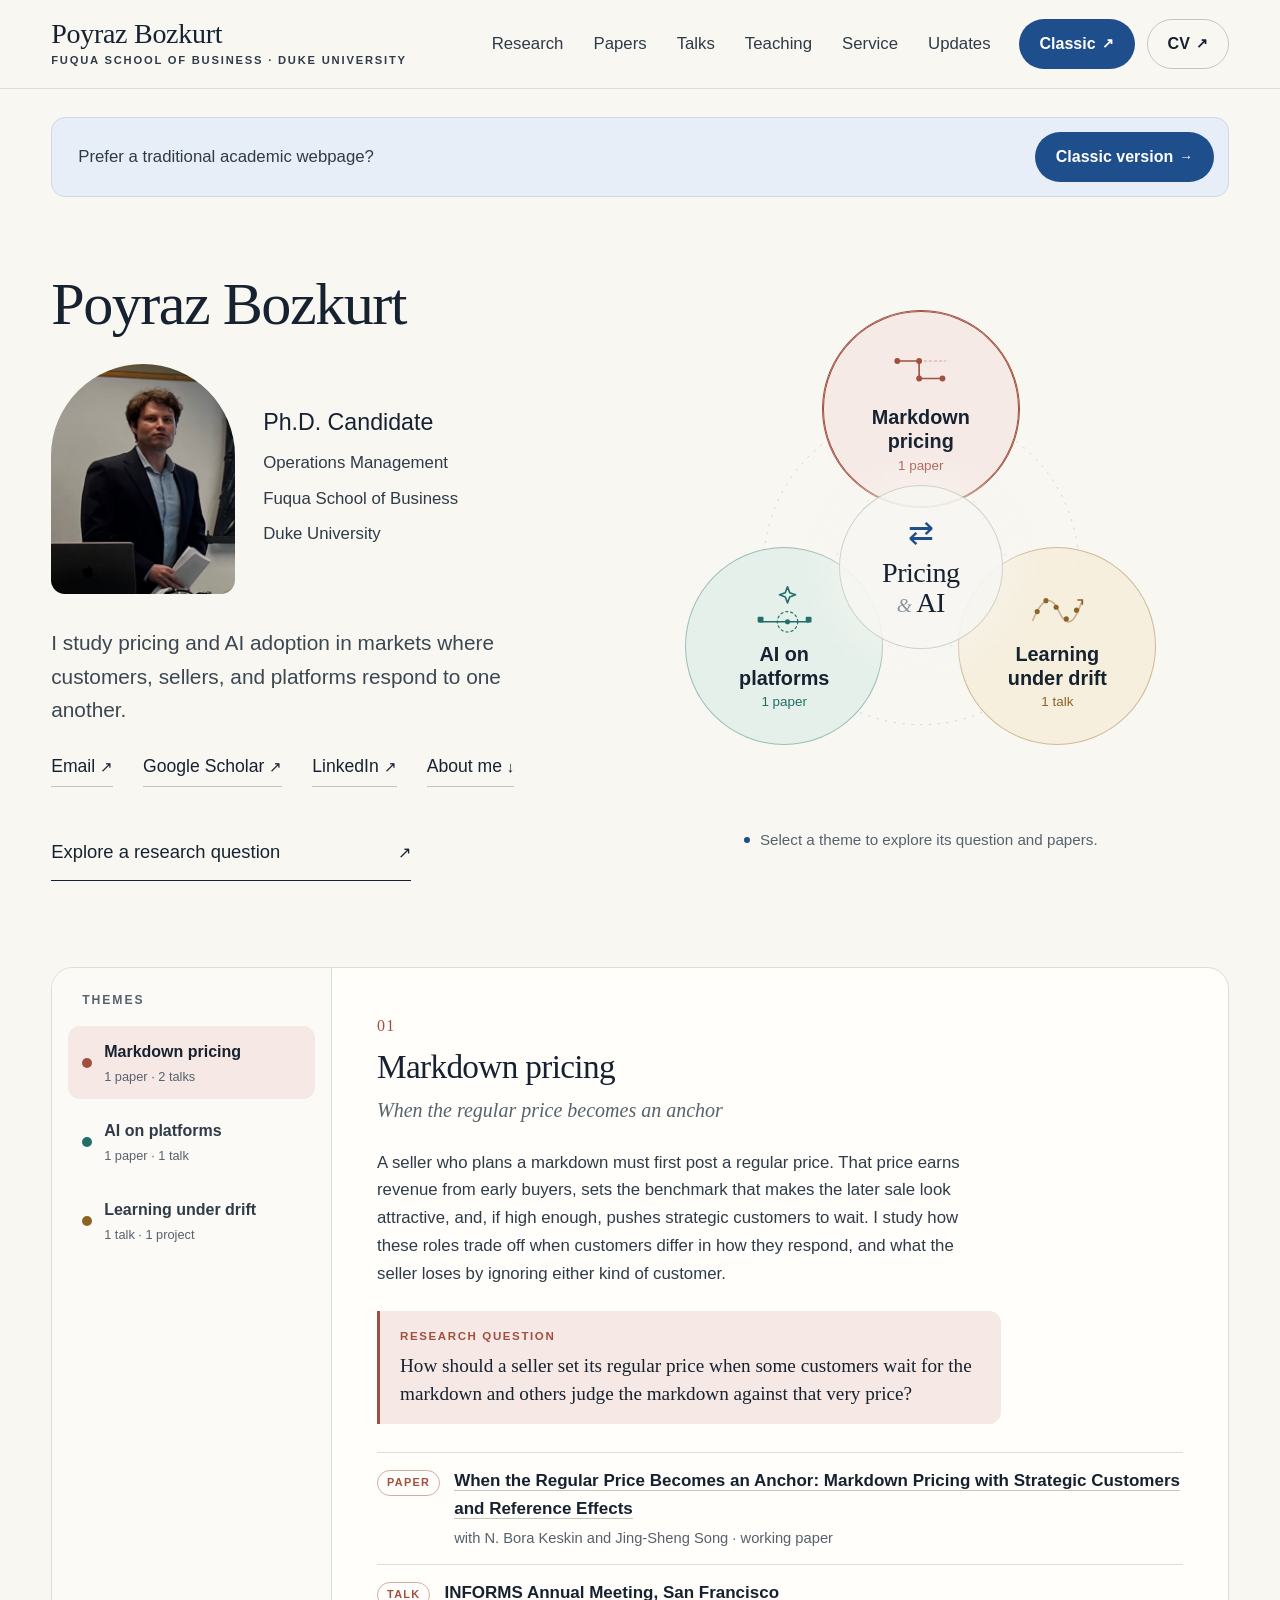
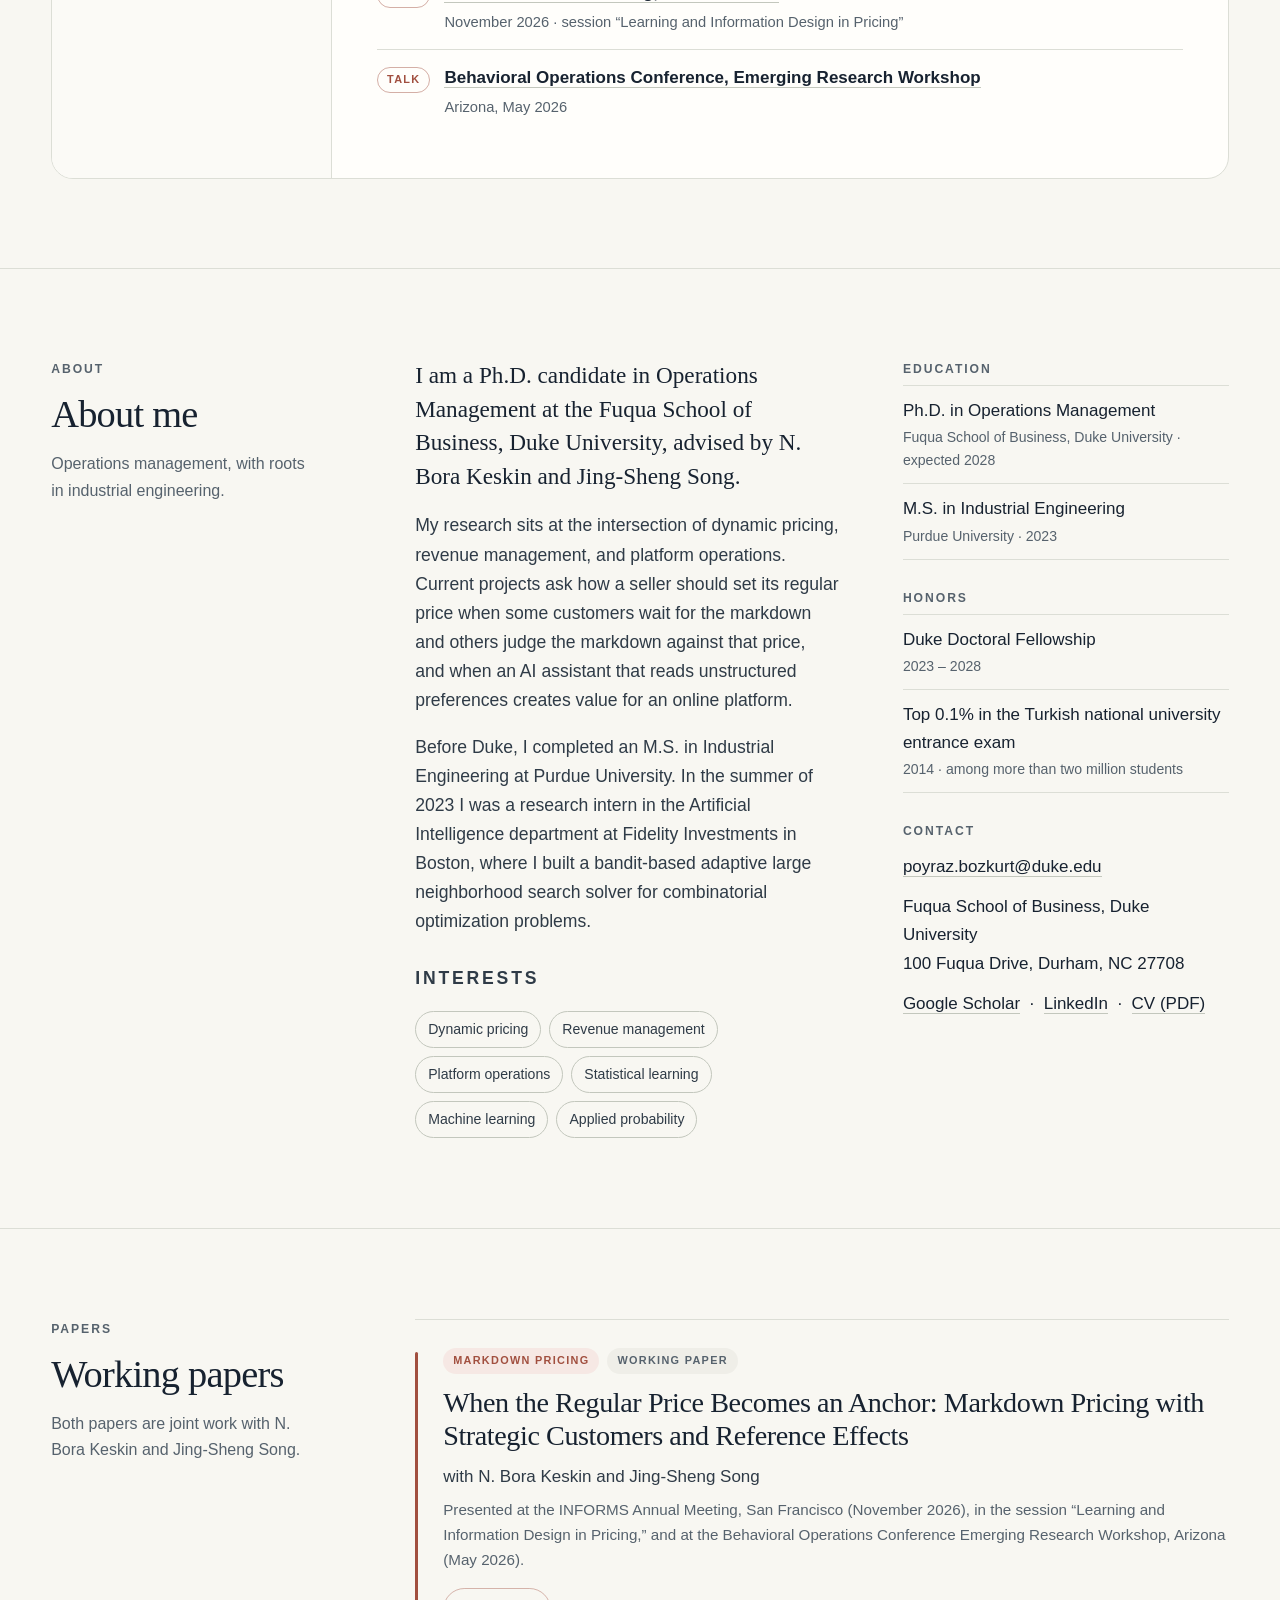
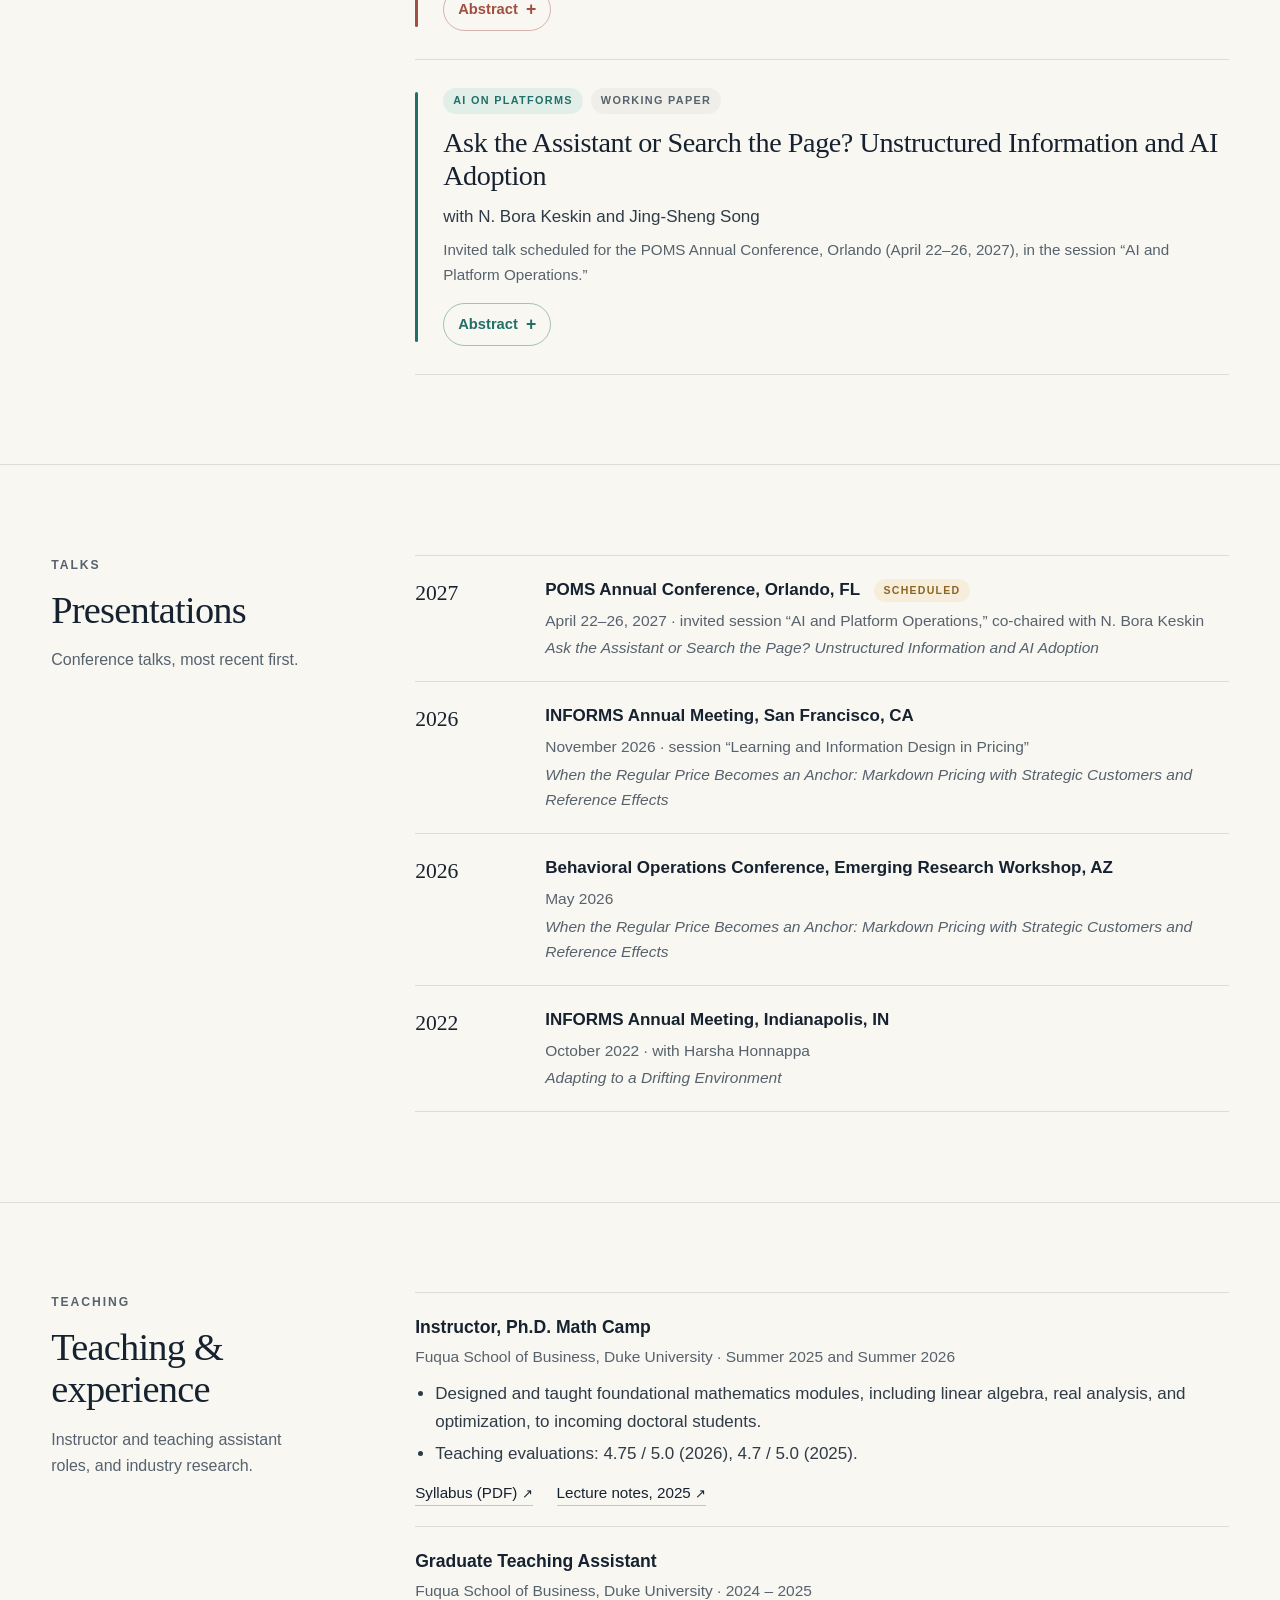
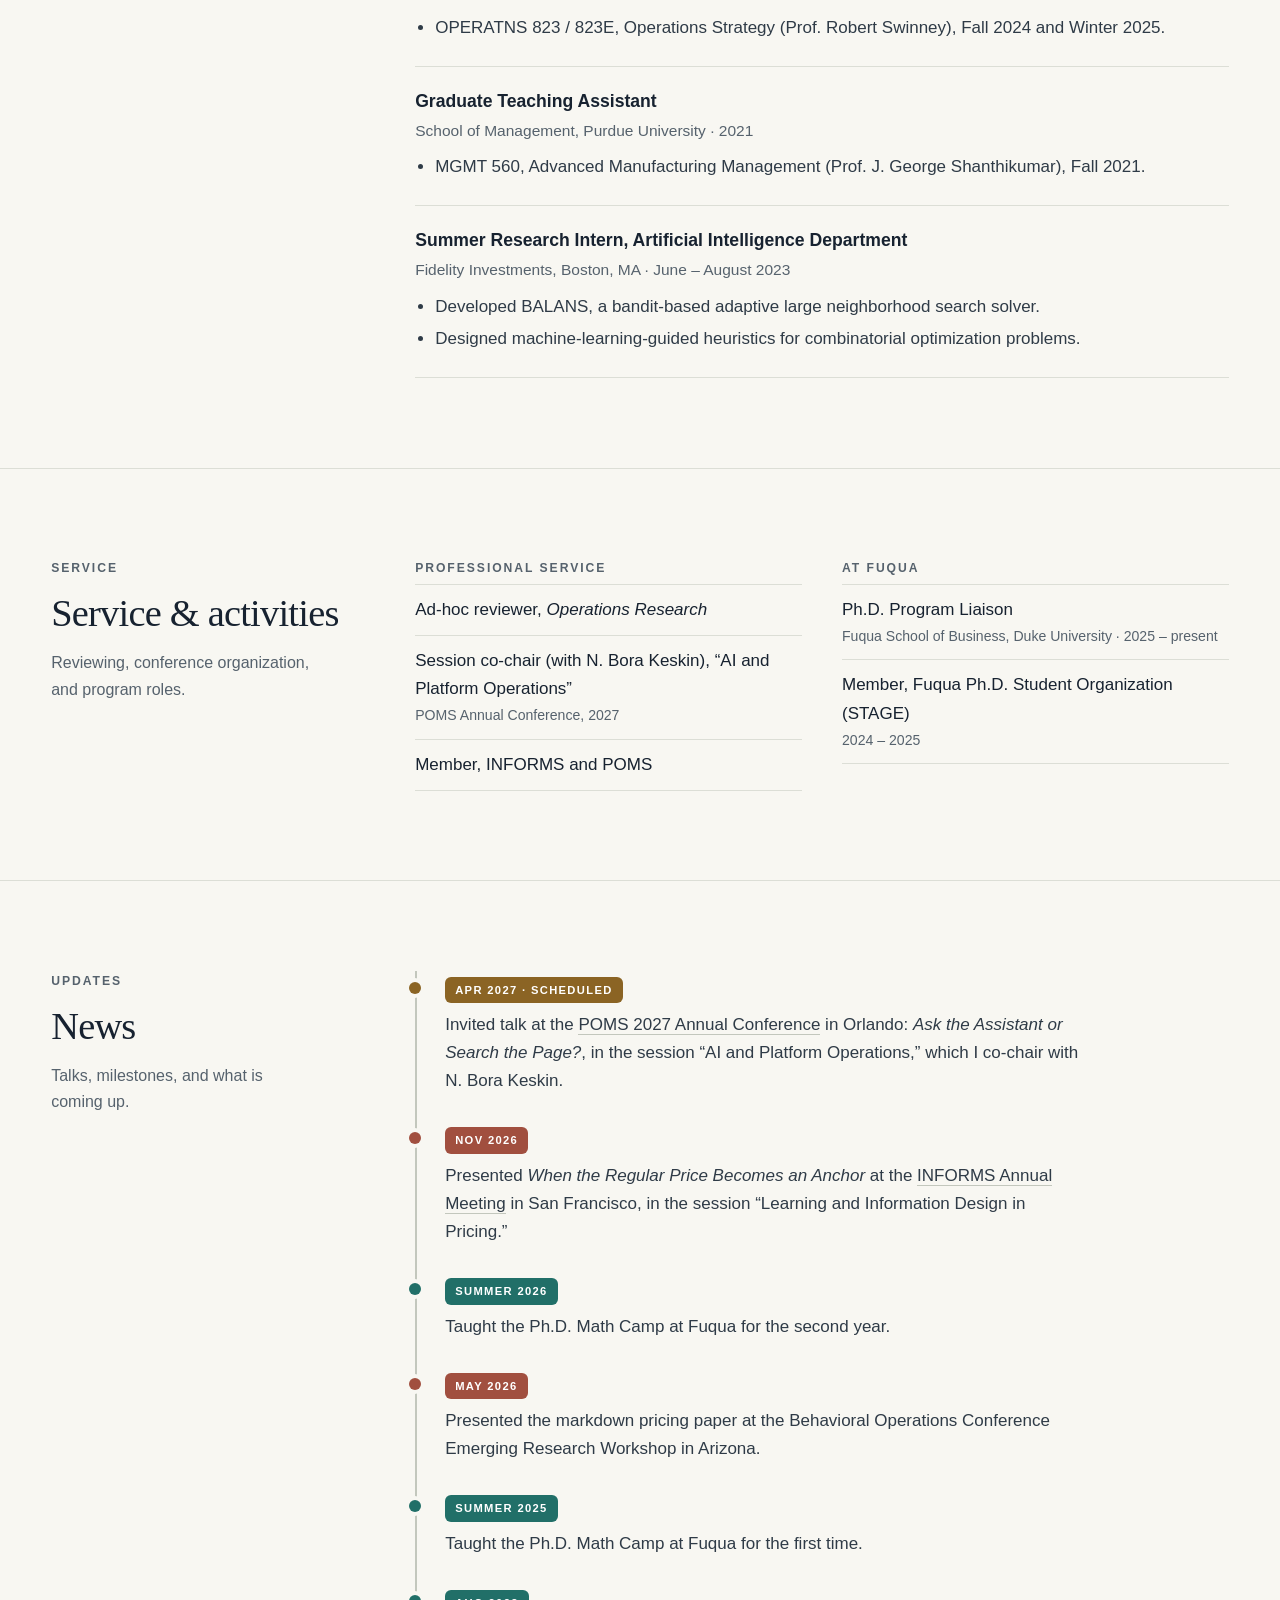
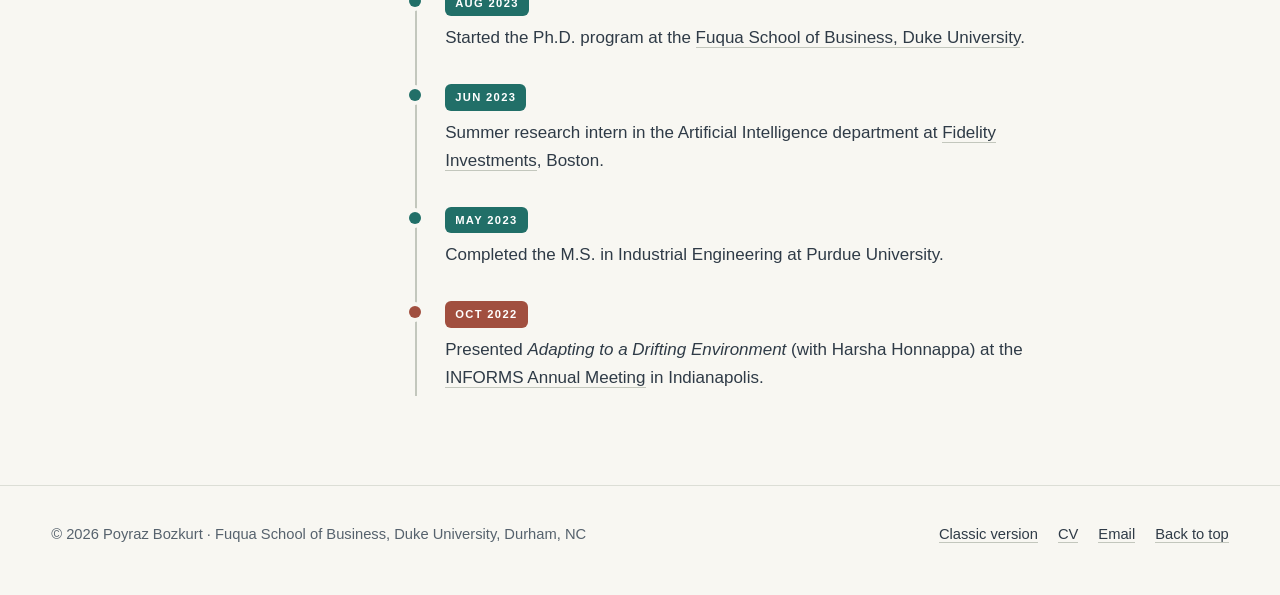
==== commit 4a603016: "Remove undergraduate degree and Sabanci University mentions from homepage Co-Authored-By: Claude Fab" ====
--- a/index.html
+++ b/index.html
@@ -241,7 +241,7 @@
         <div class="about-text">
           <p class="lead">I am a Ph.D. candidate in Operations Management at the Fuqua School of Business, Duke University, advised by N. Bora Keskin and Jing-Sheng Song.</p>
           <p>My research sits at the intersection of dynamic pricing, revenue management, and platform operations. Current projects ask how a seller should set its regular price when some customers wait for the markdown and others judge the markdown against that price, and when an AI assistant that reads unstructured preferences creates value for an online platform.</p>
-          <p>Before Duke, I completed an M.S. in Industrial Engineering at Purdue University and a B.S. in Industrial Engineering at Sabanci University, with an exchange at Boston University in 2018. In the summer of 2023 I was a research intern in the Artificial Intelligence department at Fidelity Investments in Boston, where I built a bandit-based adaptive large neighborhood search solver for combinatorial optimization problems.</p>
+          <p>Before Duke, I completed an M.S. in Industrial Engineering at Purdue University. In the summer of 2023 I was a research intern in the Artificial Intelligence department at Fidelity Investments in Boston, where I built a bandit-based adaptive large neighborhood search solver for combinatorial optimization problems.</p>
           <p class="subhead" style="margin-top:28px">Interests</p>
           <div class="interest-tags">
             <span>Dynamic pricing</span><span>Revenue management</span><span>Platform operations</span><span>Statistical learning</span><span>Machine learning</span><span>Applied probability</span>
@@ -253,14 +253,12 @@
             <ul class="plain-list">
               <li>Ph.D. in Operations Management<span class="when">Fuqua School of Business, Duke University &middot; expected 2028</span></li>
               <li>M.S. in Industrial Engineering<span class="when">Purdue University &middot; 2023</span></li>
-              <li>B.S. in Industrial Engineering<span class="when">Sabanci University &middot; 2019 &middot; first class honors</span></li>
             </ul>
           </div>
           <div>
             <p class="subhead">Honors</p>
             <ul class="plain-list">
               <li>Duke Doctoral Fellowship<span class="when">2023 &ndash; 2028</span></li>
-              <li>Merit Scholarship (100%), Sabanci University<span class="when">2016 &ndash; 2019 &middot; one student per department per class year</span></li>
               <li>Top 0.1% in the Turkish national university entrance exam<span class="when">2014 &middot; among more than two million students</span></li>
             </ul>
           </div>
@@ -392,13 +390,6 @@
           </ul>
         </article>
         <article class="entry">
-          <p class="entry-title">Undergraduate Teaching Assistant</p>
-          <p class="entry-org">Sabanci University &middot; 2016</p>
-          <ul>
-            <li>MATH 102, Calculus II, Spring 2016.</li>
-          </ul>
-        </article>
-        <article class="entry">
           <p class="entry-title">Summer Research Intern, Artificial Intelligence Department</p>
           <p class="entry-org">Fidelity Investments, Boston, MA &middot; June &ndash; August 2023</p>
           <ul>
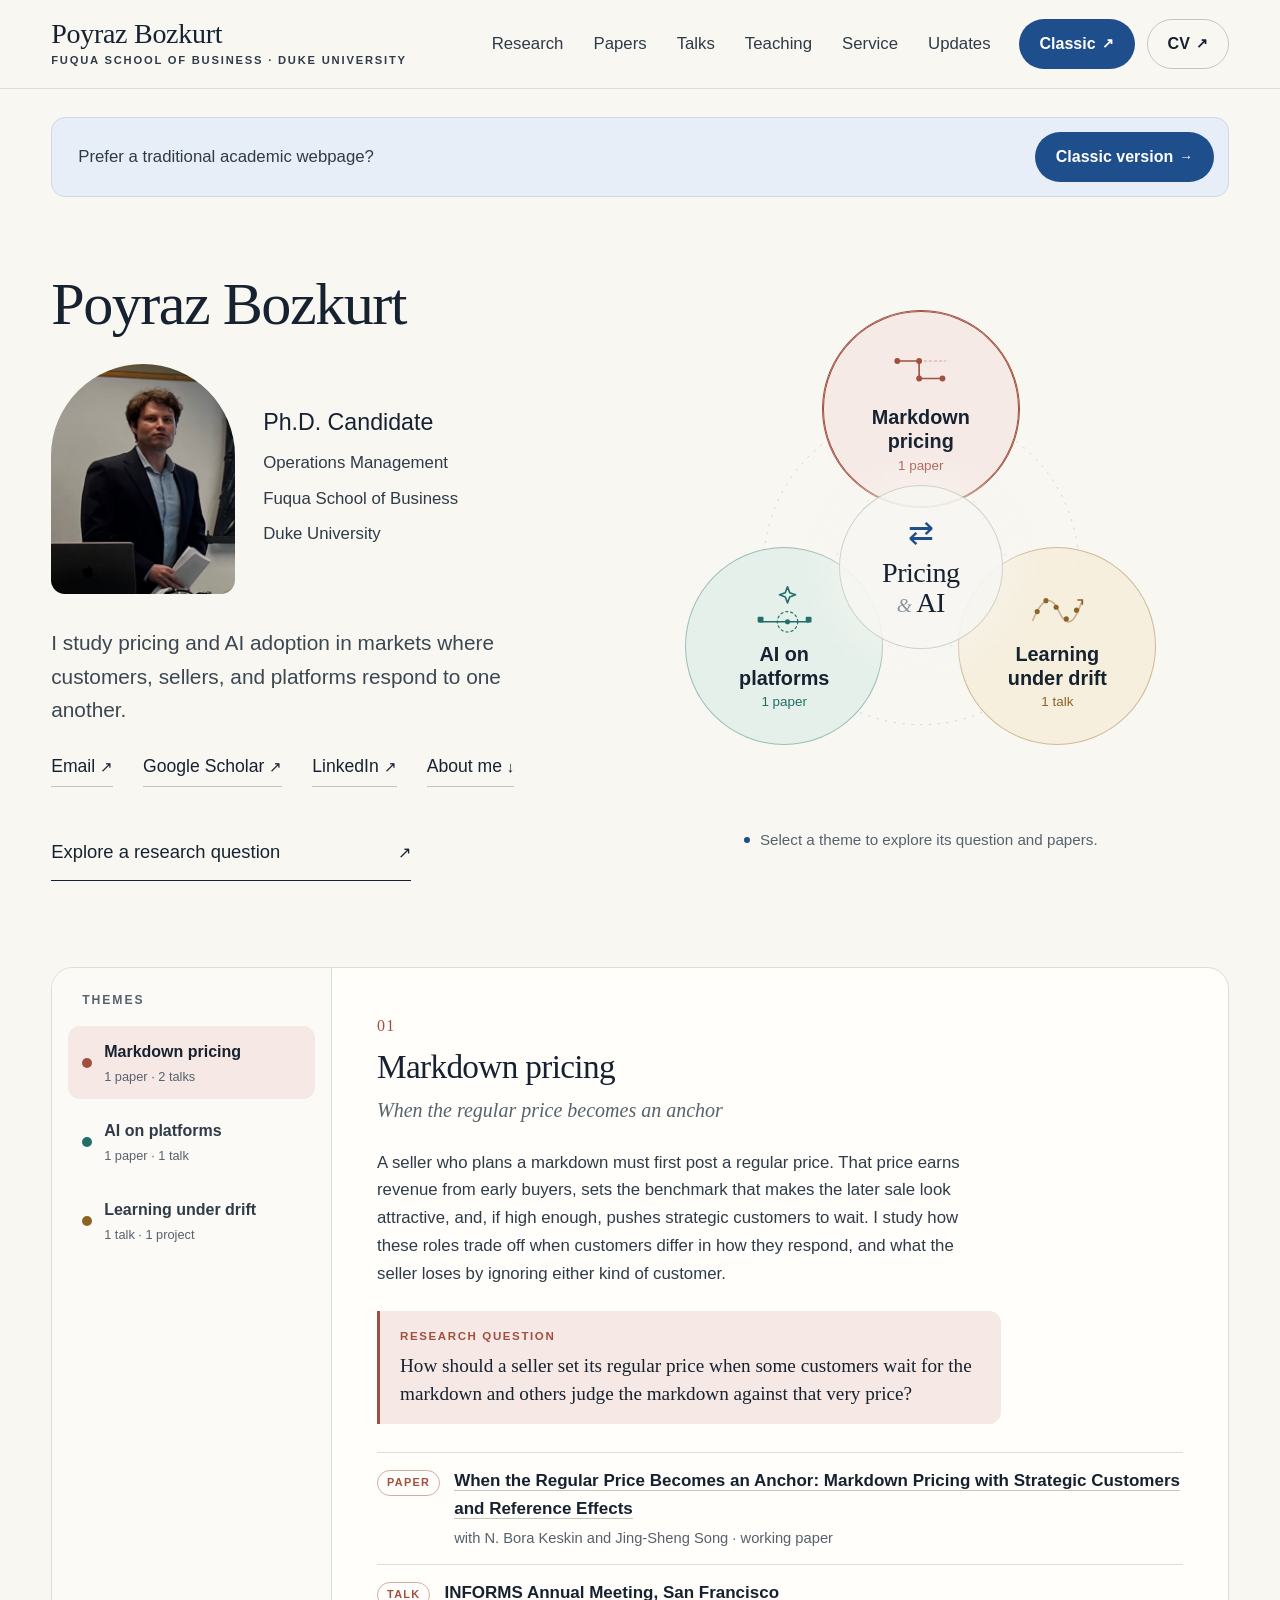
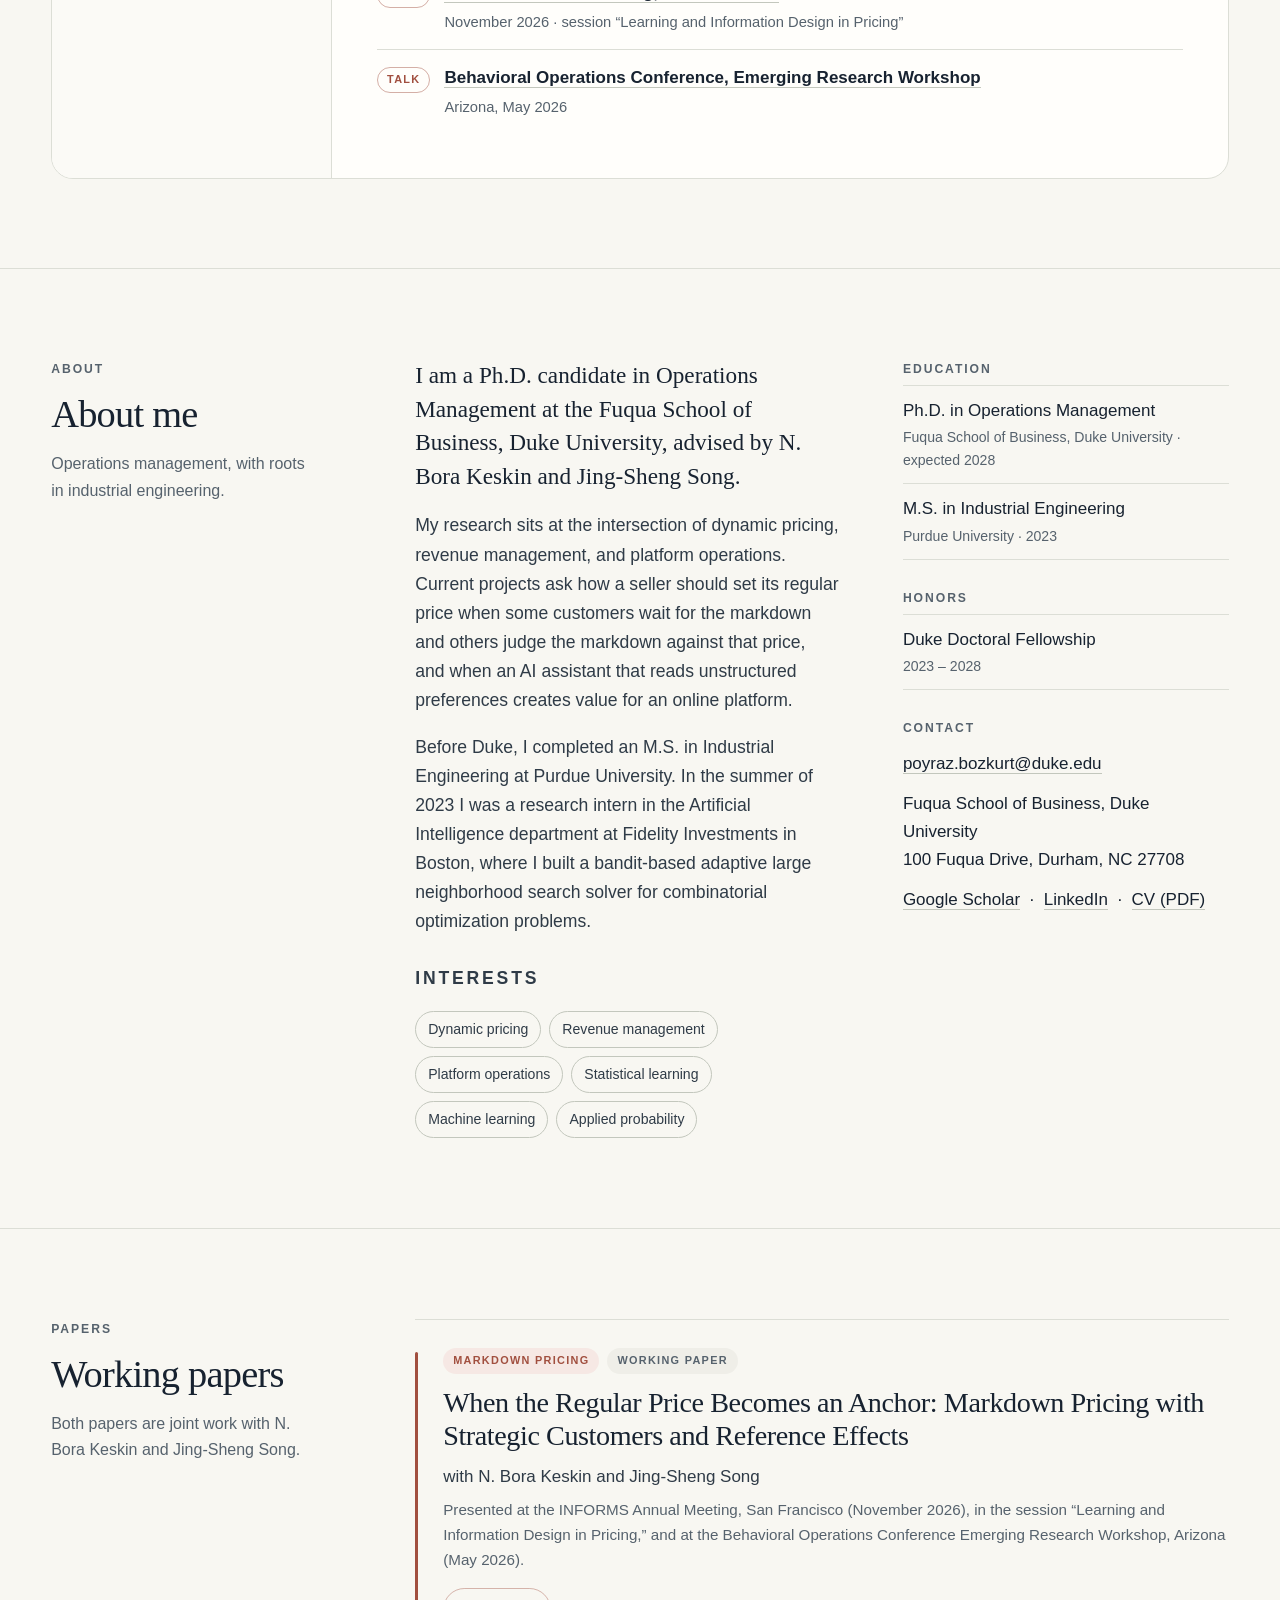
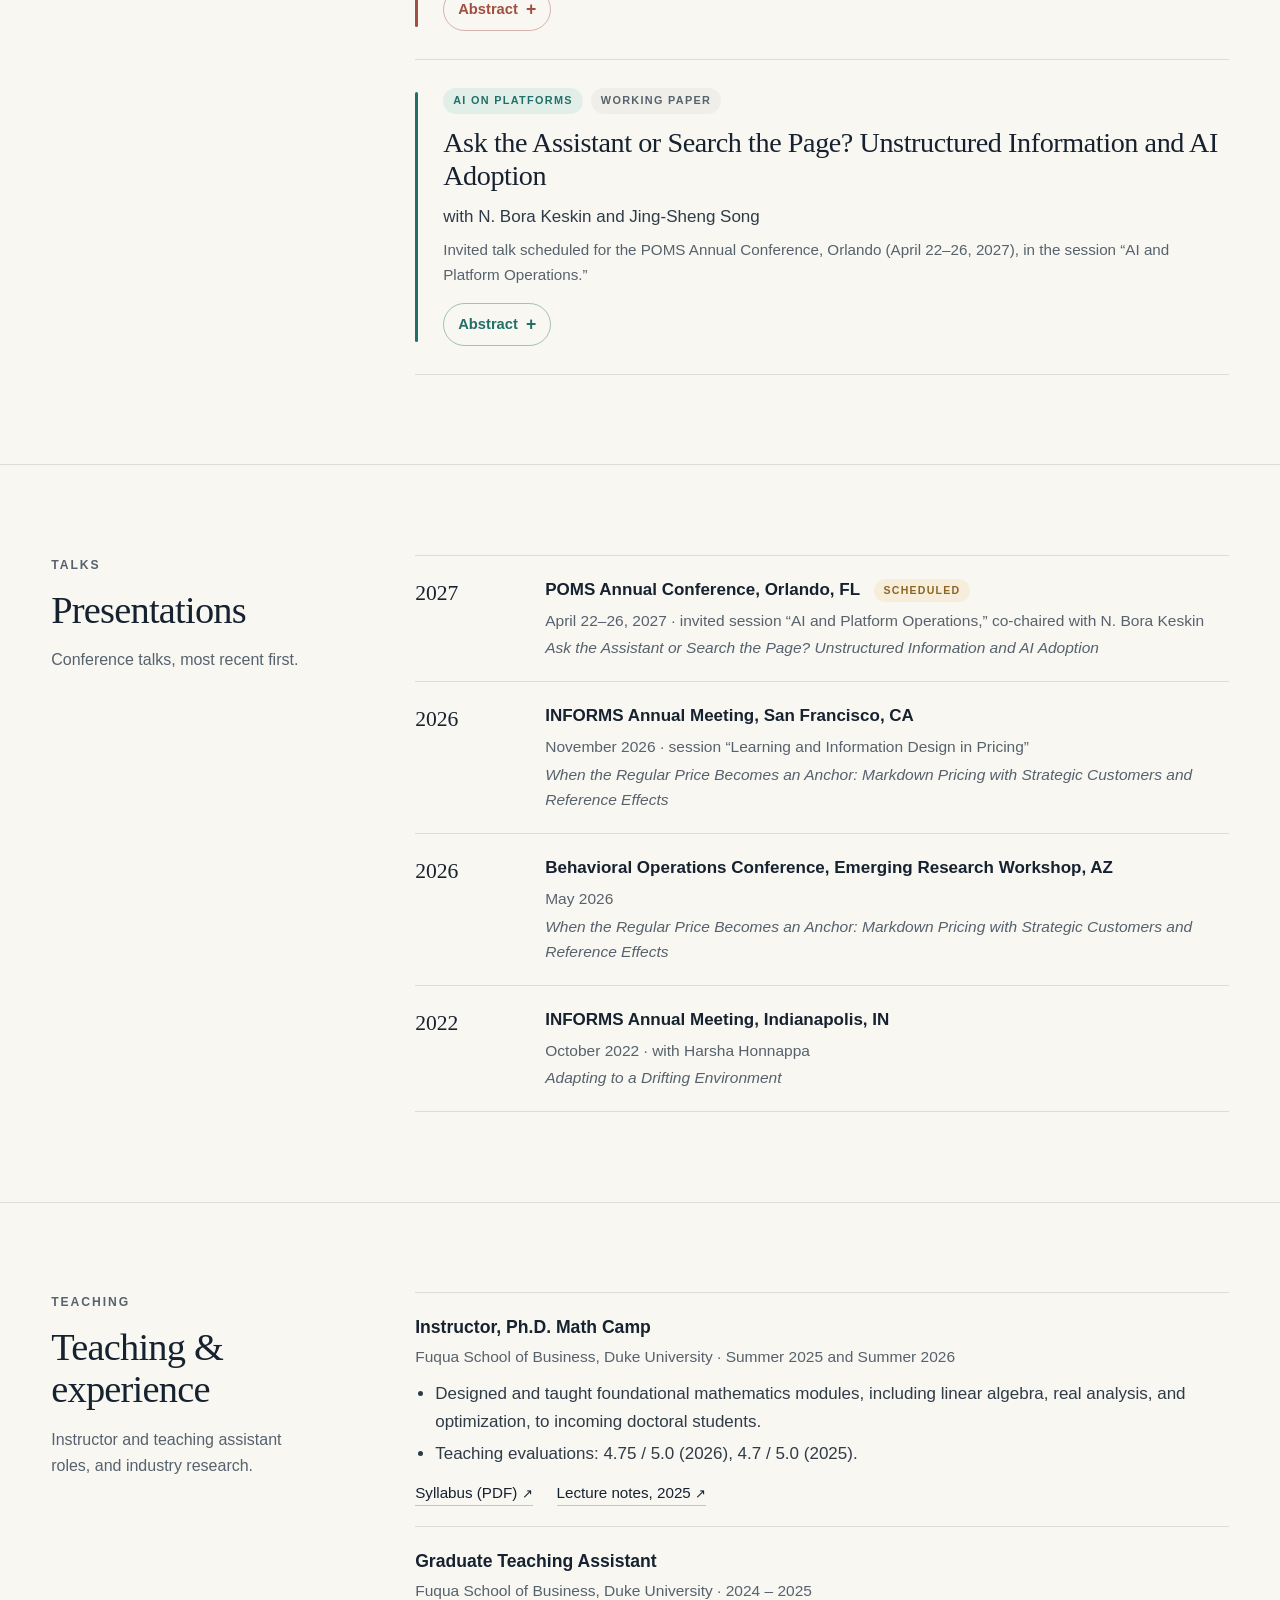
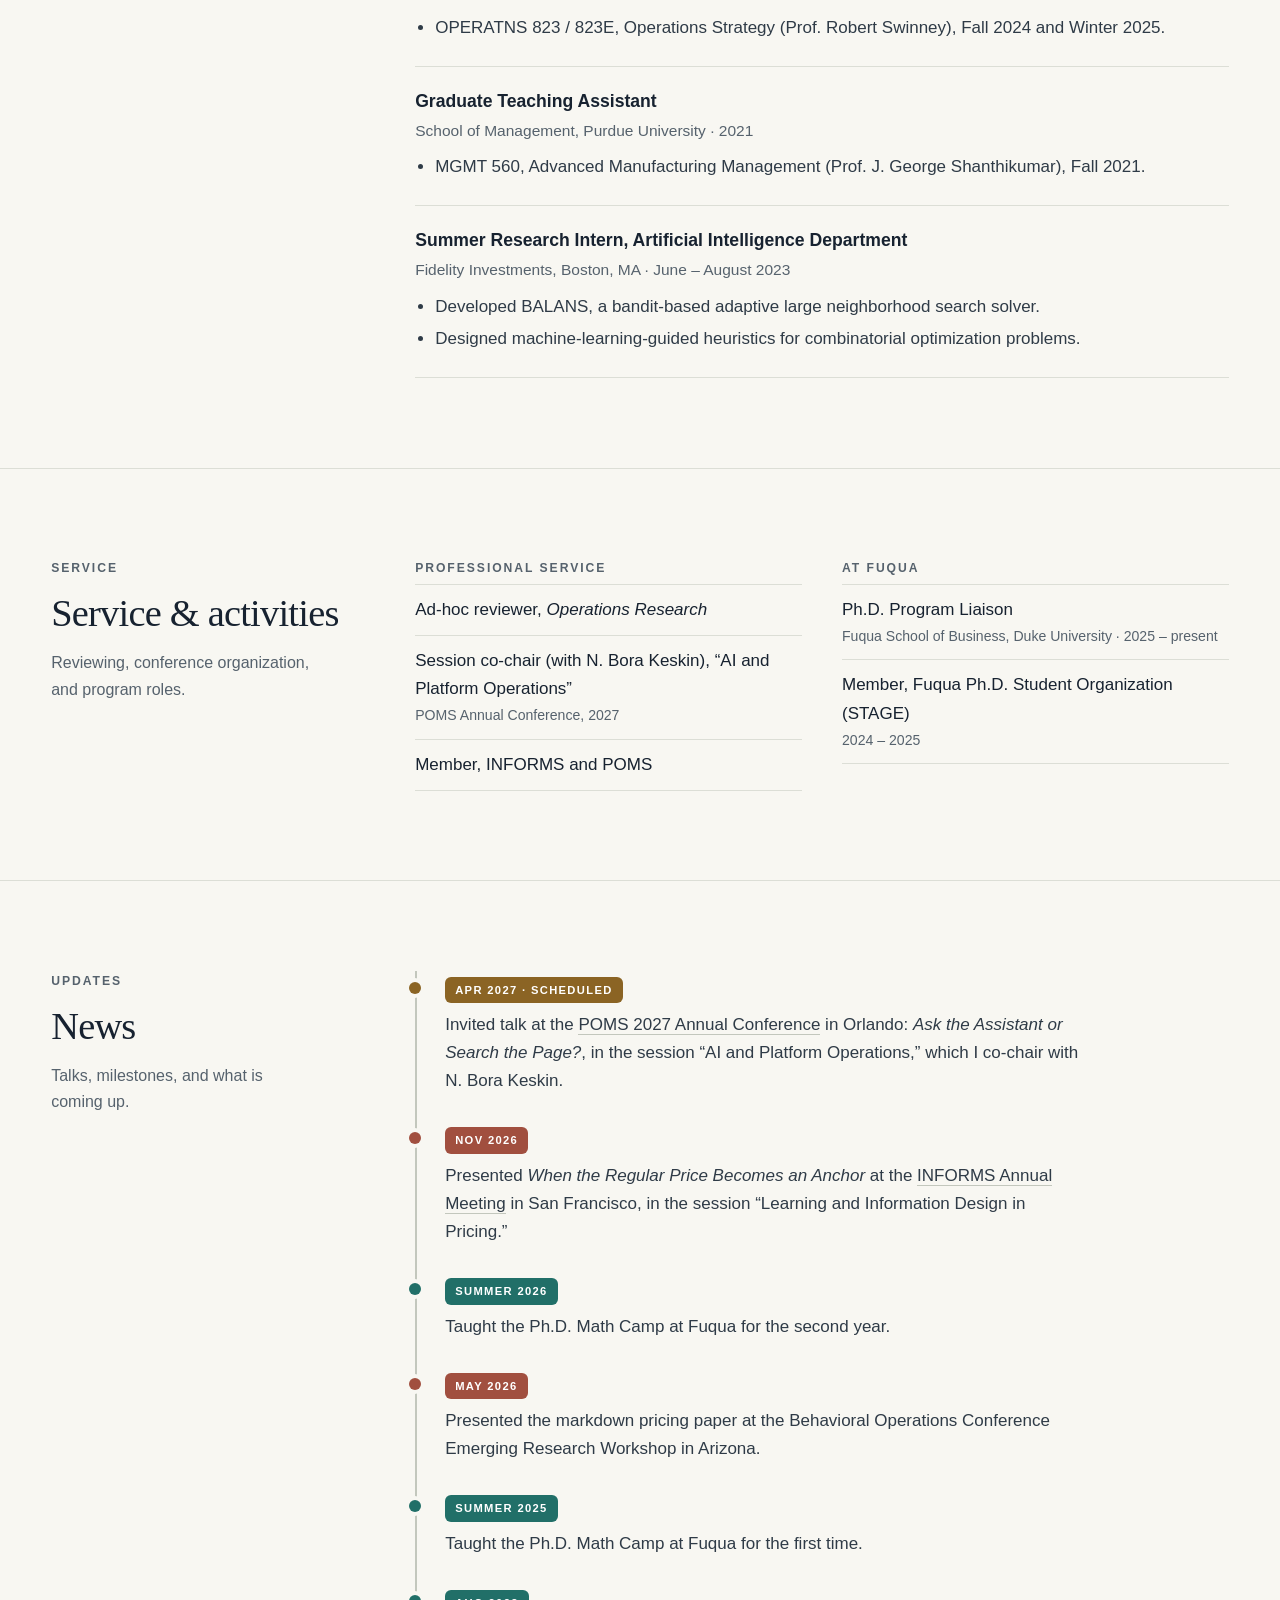
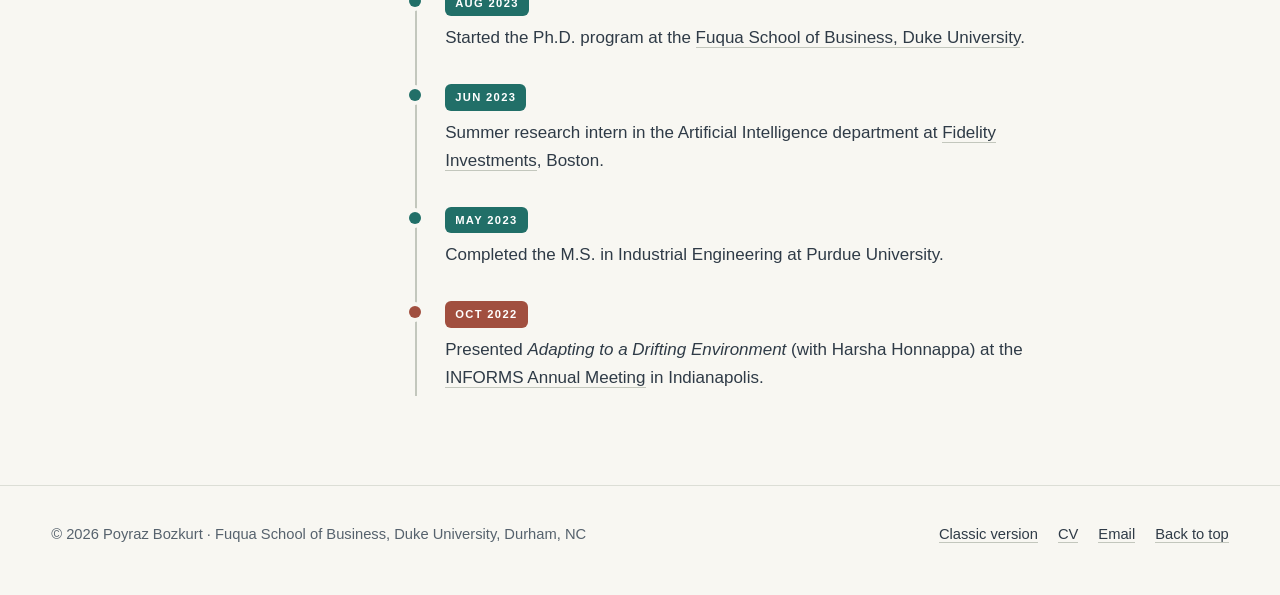
==== commit 452cff6a: "Remove entrance exam ranking from homepage and CV Co-Authored-By: Claude Fable 5.1 <noreply@anthropi" ====
--- a/index.html
+++ b/index.html
@@ -259,7 +259,6 @@
             <p class="subhead">Honors</p>
             <ul class="plain-list">
               <li>Duke Doctoral Fellowship<span class="when">2023 &ndash; 2028</span></li>
-              <li>Top 0.1% in the Turkish national university entrance exam<span class="when">2014 &middot; among more than two million students</span></li>
             </ul>
           </div>
           <div>
